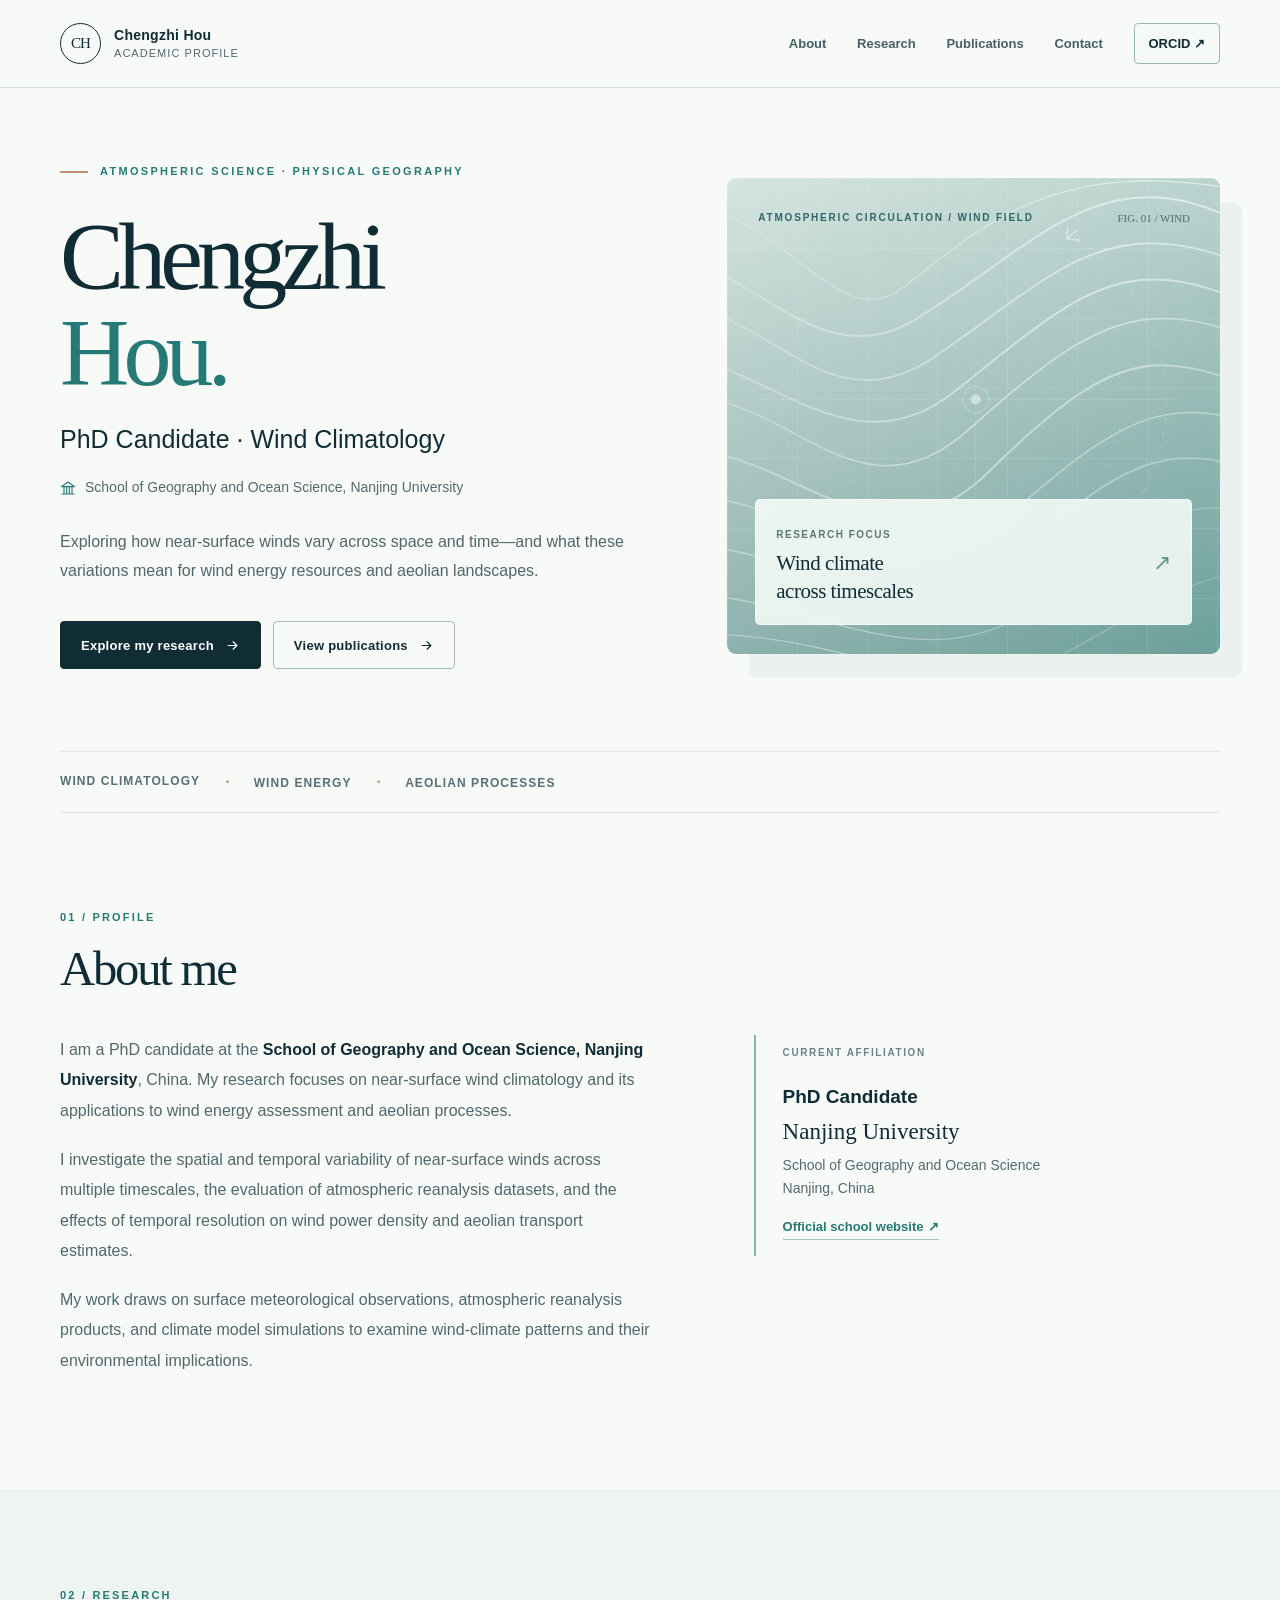
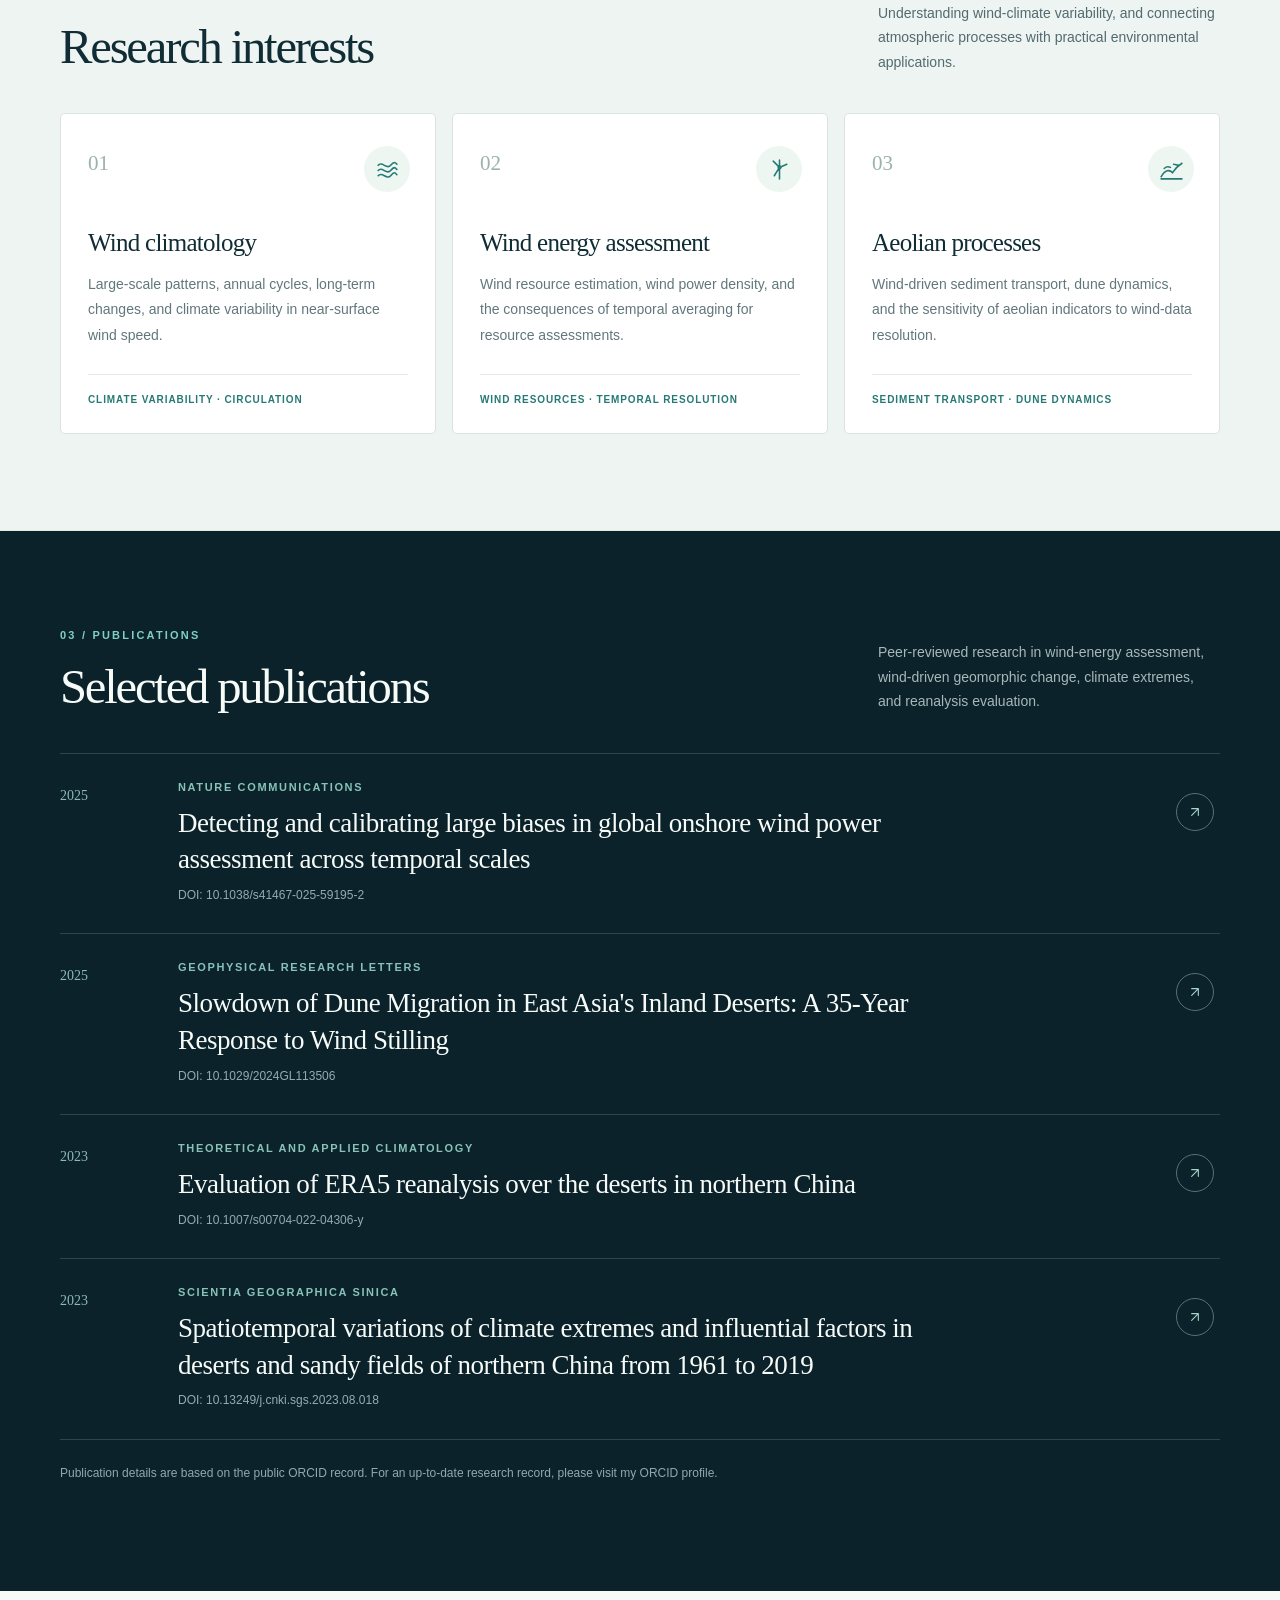
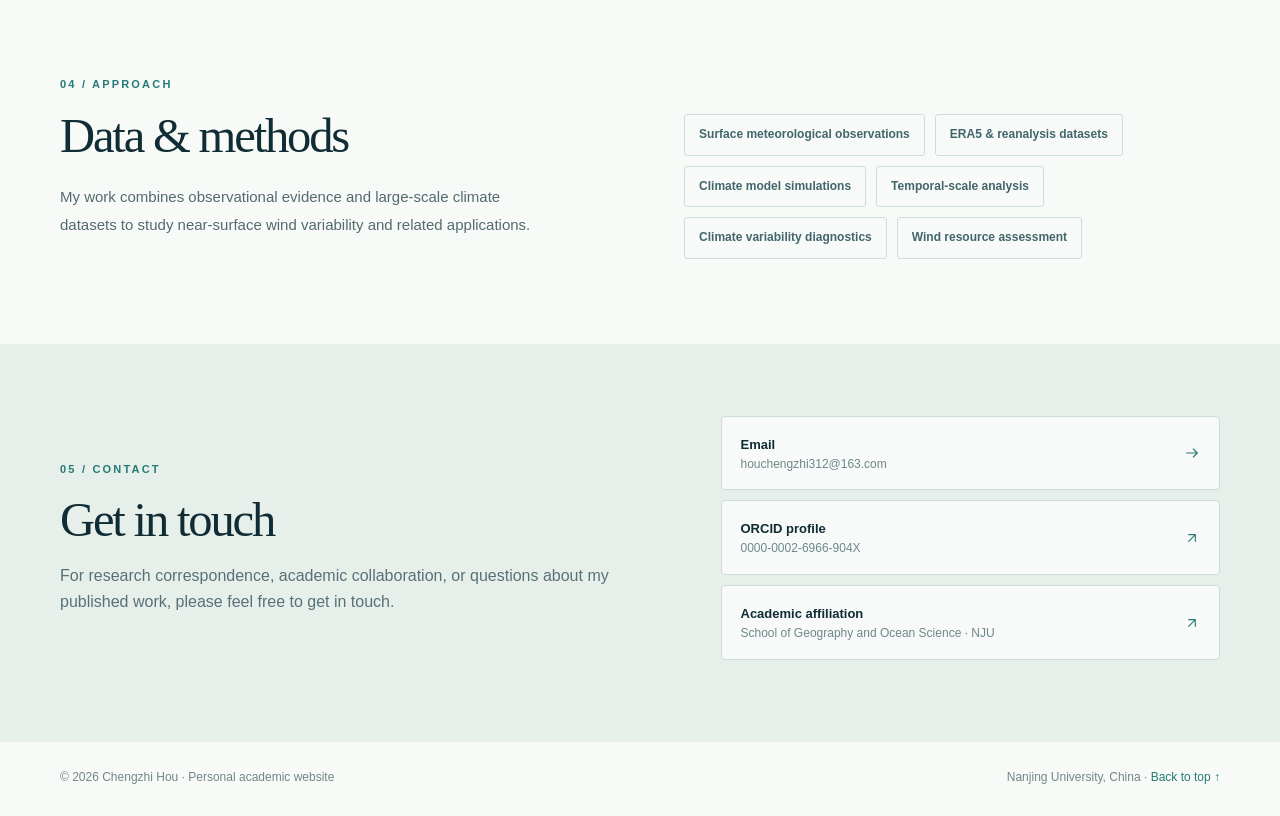
==== index.html @ 4b056895 "Publish Chengzhi Hou academic homepage" ====
<!doctype html>
<html lang="en">
<head>
  <meta charset="utf-8" />
  <meta name="viewport" content="width=device-width, initial-scale=1" />
  <meta name="color-scheme" content="light" />
  <meta name="theme-color" content="#f8faf8" />
  <meta name="description" content="Academic homepage of Chengzhi Hou, PhD candidate at Nanjing University. Research in near-surface wind climatology, wind energy assessment, and aeolian processes." />
  <meta name="author" content="Chengzhi Hou" />
  <meta property="og:type" content="profile" />
  <meta property="og:title" content="Chengzhi Hou | Wind Climatology Research" />
  <meta property="og:description" content="Near-surface wind climatology · Wind energy assessment · Aeolian processes | Nanjing University" />
  <title>Chengzhi Hou — Wind Climatology Research</title>
  <link rel="icon" type="image/svg+xml" href="favicon.svg" />
  <style>
    :root {
      --ink: #102c35;
      --ink-deep: #0b222b;
      --ink-secondary: #526a70;
      --paper: #f8faf8;
      --white: #ffffff;
      --mist: #ecf2ef;
      --line: #dce6e2;
      --teal: #267a75;
      --teal-bright: #60c5b7;
      --mint: #d3eae1;
      --sand: #be9073;
      --serif: Georgia, 'Times New Roman', serif;
      --sans: 'Aptos', 'Segoe UI', -apple-system, BlinkMacSystemFont, 'Helvetica Neue', Arial, sans-serif;
      --content: 1160px;
    }
    *, *::before, *::after { box-sizing: border-box; }
    html { scroll-behavior: smooth; scroll-padding-top: 110px; }
    body { margin: 0; background: var(--paper); color: var(--ink); font-family: var(--sans); font-size: 16px; line-height: 1.62; -webkit-font-smoothing: antialiased; }
    ::selection { background: #c9e7de; color: var(--ink); }
    a { color: inherit; text-decoration: none; }
    a:focus-visible { outline: 3px solid var(--teal); outline-offset: 5px; border-radius: 3px; }
    button:focus-visible { outline: 3px solid var(--teal); outline-offset: 5px; }
    .container { width: min(var(--content), calc(100% - 92px)); margin-inline: auto; }
    .skip-link { position: absolute; top: -90px; left: 24px; z-index: 20; background: #fff; color: var(--ink); padding: 8px 14px; border-radius: 4px; }
    .skip-link:focus { top: 15px; }
    .site-header { position: sticky; z-index: 15; top: 0; border-bottom: 1px solid rgba(192, 210, 205, .70); background: rgba(248, 250, 248, .93); backdrop-filter: blur(16px); -webkit-backdrop-filter: blur(16px); }
    .header-inner { height: 87px; display: flex; align-items: center; justify-content: space-between; gap: 30px; }
    .brand { display: inline-flex; align-items: center; gap: 13px; min-width: 0; }
    .brand-mark { width: 41px; height: 41px; display: grid; place-items: center; border: 1px solid var(--ink); border-radius: 50%; font: 500 15px var(--serif); letter-spacing: -.06em; }
    .brand-name { font-size: 14px; font-weight: 700; letter-spacing: .02em; white-space: nowrap; }
    .brand-name span { display: block; color: var(--ink-secondary); font-size: 11px; font-weight: 500; letter-spacing: .095em; text-transform: uppercase; margin-top: -2px; }
    .nav { display: flex; align-items: center; gap: clamp(15px, 2.4vw, 34px); }
    .nav a { font-size: 13px; color: #455f65; font-weight: 600; transition: color .2s; }
    .nav a:hover, .text-link:hover { color: var(--teal); }
    .nav .nav-orcid { border: 1px solid #9bb7af; padding: 9px 14px; border-radius: 4px; color: var(--ink); background: #f5faf7; }
    .nav .nav-orcid:hover { background: var(--mint); }
    .hero { padding: 75px 0 82px; overflow: hidden; }
    .hero-grid { display: grid; grid-template-columns: minmax(0, 1.15fr) minmax(380px, .93fr); gap: 5%; align-items: center; }
    .eyebrow { display: flex; align-items: center; gap: 12px; font-size: 11px; font-weight: 800; letter-spacing: .21em; text-transform: uppercase; color: var(--teal); }
    .eyebrow:before { display: block; content: ''; width: 28px; height: 2px; background: var(--sand); }
    h1,h2,h3,p { margin-top: 0; }
    h1 { font-family: var(--serif); font-weight: 400; letter-spacing: -.061em; font-size: clamp(64px, 7.5vw, 103px); line-height: 1.00; margin: 28px 0 18px; }
    .hero h1 span { color: var(--teal); }
    .hero-role { font-size: clamp(19px, 2vw, 25px); font-weight: 500; color: var(--ink); margin: 0 0 17px; }
    .hero-institution { display: flex; align-items: center; color: #526a70; gap: 9px; font-size: 14px; margin-bottom: 29px; }
    .hero-institution svg { color: var(--teal); flex-shrink: 0; }
    .hero-lead { max-width: 610px; color: #50666b; line-height: 1.79; font-size: 16px; margin: 0 0 36px; }
    .hero-actions { display: flex; flex-wrap: wrap; align-items: center; gap: 12px; }
    .button { display: inline-flex; min-height: 48px; align-items: center; justify-content: center; gap: 11px; padding: 11px 20px; font-size: 13px; font-weight: 700; letter-spacing: .02em; border-radius: 4px; transition: transform .2s, background .2s, border-color .2s; }
    .button:hover { transform: translateY(-2px); }
    .button-primary { background: var(--ink); border: 1px solid var(--ink); color: white; }
    .button-primary:hover { background: var(--teal); border-color: var(--teal); }
    .button-outline { border: 1px solid #a8bdb7; background: transparent; color: var(--ink); }
    .button-outline:hover { background: var(--mist); }
    .button svg, .arrow svg { width: 15px; height: 15px; }
    .hero-art { min-height: 476px; position: relative; border-radius: 9px; isolation: isolate; background: linear-gradient(150deg, #e2efea 0%, #bfd8d2 46%, #84b7af 100%); box-shadow: 22px 24px 0 rgba(34, 98, 90, .055); overflow: hidden; }
    .hero-art:after { content: ''; position: absolute; z-index: 1; inset: 0; background: linear-gradient(180deg, rgba(10, 65, 69, .06), rgba(13, 66, 69, .20)); pointer-events: none; }
    .map-grid { position: absolute; inset: 0; background-image: linear-gradient(to right,rgba(255,255,255,.16) 1px,transparent 1px),linear-gradient(to bottom,rgba(255,255,255,.16) 1px,transparent 1px); background-size: 70px 70px; }
    .hero-art svg { position: absolute; z-index: 1; width: 120%; height: 120%; left: -12%; top: -9%; }
    .hero-art .orbit-words { position: absolute; z-index: 2; top: 32px; left: 31px; font-size: 10px; font-weight: 750; color: #2e6767; letter-spacing: .18em; text-transform: uppercase; }
    .hero-art .art-index { position: absolute; z-index: 2; top: 32px; right: 30px; color: rgba(20, 70, 68, .70); font-size: 11px; font-family: var(--serif); }
    .art-caption { position: absolute; z-index: 3; bottom: 29px; left: 28px; right: 28px; display: flex; justify-content: space-between; align-items: end; gap: 12px; padding: 20px 20px 18px; border: 1px solid rgba(255,255,255,.44); background: rgba(250,255,251,.84); backdrop-filter: blur(8px); border-radius: 5px; }
    .art-caption span { font-size: 10px; letter-spacing: .15em; text-transform: uppercase; color: #597770; font-weight: 700; }
    .art-caption strong { display: block; margin-top: 4px; max-width: 265px; font-size: 21px; font-weight: 500; line-height: 1.33; letter-spacing: -.023em; font-family: var(--serif); }
    .art-caption em { font-style: normal; font-family: var(--serif); font-size: 22px; color: #68958b; align-self: center; }
    .subject-line { display: flex; flex-wrap: wrap; gap: 0; border-top: 1px solid var(--line); border-bottom: 1px solid var(--line); align-items: center; }
    .subject-line span { color: #567077; font-size: 12px; font-weight: 700; text-transform: uppercase; letter-spacing: .09em; padding: 17px 25px 17px 0; }
    .subject-line span + span:before { content: '·'; color: var(--sand); margin-right: 23px; font-size: 16px; }
    .section { padding: 96px 0; }
    .section-heading { display: flex; justify-content: space-between; gap: 32px; align-items: end; margin-bottom: 39px; }
    .kicker { display: block; font-size: 11px; color: var(--teal); font-weight: 800; letter-spacing: .20em; text-transform: uppercase; margin-bottom: 15px; }
    h2 { font-family: var(--serif); font-size: clamp(33px, 3.8vw, 53px); font-weight: 400; line-height: 1.11; letter-spacing: -.045em; margin-bottom: 0; }
    .section-aside { max-width: 342px; color: var(--ink-secondary); font-size: 14px; line-height: 1.75; margin-bottom: 0; }
    .about-grid { display: grid; grid-template-columns: minmax(0,1.12fr) minmax(280px,.88fr); gap: 100px; align-items: start; }
    .about-copy p { color: #50686d; line-height: 1.91; font-size: 16px; margin-bottom: 18px; }
    .about-copy strong { color: var(--ink); font-weight: 650; }
    .education-panel { border-left: 2px solid #8ab5aa; padding: 10px 0 16px 27px; }
    .small-caps { display: block; margin-bottom: 21px; color: #6a8386; font-weight: 800; text-transform: uppercase; letter-spacing: .16em; font-size: 10px; }
    .education-panel h3 { font-size: 19px; font-weight: 700; margin-bottom: 4px; }
    .education-panel .uni { font-family: var(--serif); font-size: 23px; font-weight: 500; line-height: 1.32; margin-bottom: 7px; }
    .education-panel p { font-size: 14px; line-height: 1.6; color: var(--ink-secondary); margin-bottom: 14px; }
    .education-panel a { display: inline-flex; gap: 5px; color: var(--teal); font-size: 13px; font-weight: 700; border-bottom: 1px solid rgba(38, 122, 117, .4); padding-bottom: 2px; }
    .research-section { background: #eef4f1; border-top: 1px solid #e1e9e4; border-bottom: 1px solid #e1e9e4; }
    .research-grid { display: grid; grid-template-columns: repeat(3, minmax(0,1fr)); gap: 16px; }
    .research-card { position: relative; min-height: 320px; padding: 32px 27px 25px; border: 1px solid #dbe5e0; background: #fff; border-radius: 5px; display: flex; flex-direction: column; }
    .research-card .card-num { font-family: var(--serif); font-size: 21px; color: #9bb2aa; }
    .topic-icon { position: absolute; right: 25px; top: 32px; display: grid; place-items: center; width: 46px; height: 46px; border-radius: 50%; background: #eef6f1; color: var(--teal); }
    .topic-icon svg { width: 25px; height: 25px; }
    .research-card h3 { font-family: var(--serif); font-weight: 500; font-size: 25px; line-height: 1.20; letter-spacing: -.03em; margin-top: 48px; margin-bottom: 14px; }
    .research-card p { color: #62777b; font-size: 14px; line-height: 1.8; margin-bottom: 26px; }
    .research-card .card-bottom { margin-top: auto; padding-top: 17px; border-top: 1px solid #e3ebe6; color: var(--teal); font-size: 10px; letter-spacing: .09em; text-transform: uppercase; font-weight: 800; }
    .publications-section { background: var(--ink-deep); color: #f7fbf8; }
    .publications-section .kicker { color: #7fd0c1; }
    .publications-section .section-aside { color: #a7b8b9; }
    .publication-list { border-top: 1px solid rgba(221, 242, 237, .17); }
    .publication { display: grid; grid-template-columns: 94px minmax(0,1fr) 44px; column-gap: 24px; padding: 25px 0 28px; border-bottom: 1px solid rgba(221, 242, 237, .17); align-items: start; }
    .publication-year { color: #8cbab4; font-size: 14px; font-family: var(--serif); padding-top: 6px; }
    .publication-journal { text-transform: uppercase; color: #88c2b8; font-size: 11px; font-weight: 800; letter-spacing: .15em; margin-bottom: 8px; }
    .publication h3 { max-width: 800px; font-weight: 500; font-family: var(--serif); font-size: clamp(20px,2.4vw,27px); line-height: 1.36; letter-spacing: -.018em; margin: 0 0 8px; }
    .publication-meta { color: #95abb0; font-size: 12px; }
    .publication .pub-arrow { display: grid; place-items: center; width: 38px; height: 38px; border: 1px solid #58716f; border-radius: 50%; margin-top: 14px; color: #a7d1ca; transition: background .2s, transform .2s; }
    .publication:hover .pub-arrow { background: var(--teal); color: white; transform: translate(2px,-2px); }
    .publication .pub-arrow svg { width: 16px; height: 16px; }
    .publication a.title-link { text-decoration: underline; text-decoration-color: transparent; text-underline-offset: 4px; transition: text-decoration-color .2s; }
    .publication a.title-link:hover { text-decoration-color: #96d4c8; }
    .publication-note { margin-top: 24px; color: #8fa9ac; font-size: 12px; }
    .methods-section { padding: 85px 0; }
    .methods-layout { display: grid; grid-template-columns: .95fr 1.05fr; gap: 12%; align-items: start; }
    .methods-layout h2 { margin-bottom: 20px; }
    .methods-layout p { color: var(--ink-secondary); line-height: 1.85; font-size: 15px; }
    .method-tags { display: flex; flex-wrap: wrap; gap: 10px; padding-top: 38px; }
    .method-tags span { border: 1px solid #cddfda; border-radius: 3px; background: #f7faf8; padding: 10px 14px; font-size: 12px; font-weight: 650; color: #42666b; }
    .contact-section { background: #e7efeb; padding: 72px 0 82px; }
    .contact-layout { display: grid; grid-template-columns: 1.1fr .9fr; align-items: center; gap: 50px; }
    .contact-layout h2 { margin-bottom: 16px; }
    .contact-layout p { color: #587177; max-width: 565px; margin: 0; }
    .contact-links { display: grid; gap: 10px; }
    .contact-link { display: flex; align-items: center; justify-content: space-between; gap: 14px; border: 1px solid #ccded6; border-radius: 4px; background: #f7faf8; padding: 17px 19px; transition: background .2s; }
    .contact-link:hover { background: white; }
    .contact-link strong { display: block; font-size: 13px; }
    .contact-link small { display: block; font-size: 12px; color: #6f888b; line-height: 1.4; margin-top: 1px; overflow-wrap: anywhere; }
    .contact-link svg { width: 16px; height: 16px; flex-shrink: 0; color: var(--teal); }
    .site-footer { padding: 26px 0 28px; background: var(--paper); }
    .footer-layout { display: flex; align-items: center; justify-content: space-between; flex-wrap: wrap; gap: 13px; color: #71868a; font-size: 12px; }
    .footer-layout a { color: var(--teal); }
    .footer-layout a:hover { text-decoration: underline; }
    @media (max-width: 1020px) {
      .hero-grid { grid-template-columns: 1.1fr .9fr; gap: 4%; }
      .hero-art { min-height: 425px; }
      .hero h1 { font-size: clamp(64px, 8vw, 92px); }
      .about-grid { gap: 45px; }
      .research-card { padding: 26px 20px 22px; }
      .research-card h3 { font-size: 22px; }
    }
    @media (max-width: 760px) {
      .container { width: min(var(--content), calc(100% - 42px)); }
      .header-inner { height: auto; min-height: 72px; flex-wrap: wrap; padding-top: 13px; padding-bottom: 12px; gap: 13px; }
      .nav { width: 100%; justify-content: space-between; gap: 14px; }
      .nav a { font-size: 12px; }
      .nav .nav-orcid { padding: 5px 9px; }
      .hero { padding: 44px 0 50px; }
      .hero-grid { grid-template-columns: 1fr; gap: 45px; }
      .hero h1 { font-size: clamp(64px, 13vw, 85px); margin-top: 22px; }
      .hero-art { min-height: 365px; max-width: 650px; box-shadow: 12px 15px 0 rgba(34,98,90,.055); }
      .section { padding: 68px 0; }
      .section-heading { align-items: start; flex-direction: column; gap: 14px; }
      .section-aside { max-width: 600px; }
      .about-grid, .methods-layout, .contact-layout { grid-template-columns: 1fr; gap: 32px; }
      .research-grid { grid-template-columns: 1fr; }
      .research-card { min-height: 235px; }
      .research-card h3 { margin-top: 22px; font-size: 26px; }
      .research-card p { max-width: 540px; }
      .publication { grid-template-columns: 65px minmax(0,1fr) 30px; gap: 12px; }
      .publication .pub-arrow { width: 29px; height: 29px; }
      .methods-section { padding: 70px 0; }
      .method-tags { padding-top: 0; }
      .contact-section { padding: 66px 0; }
    }
    @media (max-width: 430px) {
      .nav a { font-size: 11px; }
      .nav { gap: 9px; }
      .hero-art { min-height: 315px; }
      .hero-art .orbit-words { left: 20px; top: 20px; font-size: 9px; }
      .art-caption { bottom: 18px; left: 16px; right: 16px; padding: 14px; }
      .art-caption strong { font-size: 19px; }
      .subject-line span { font-size: 10px; padding-right: 13px; }
      .subject-line span + span:before { margin-right: 12px; }
      .publication { grid-template-columns: 1fr 30px; }
      .publication-year { grid-column: 1 / -1; padding-top: 0; }
      .publication h3 { font-size: 21px; }
    }
    @media (prefers-reduced-motion: reduce) {
      *, *::before, *::after { scroll-behavior: auto !important; transition-duration: 0s !important; animation-duration: 0s !important; }
    }
    @media print {
      .site-header { position: static; }
      .nav, .hero-art, .button, .pub-arrow { display: none !important; }
      .hero, .section, .methods-section, .contact-section { padding: 35px 0; }
      .hero-grid, .about-grid, .contact-layout, .methods-layout { display: block; }
      .publications-section { color: #111; background: white; }
      .publication h3, .publication-year, .publication-journal, .publication-meta { color: #111; }
      .research-section, .contact-section { background: white; }
      .research-grid { display: block; }
      .research-card { break-inside: avoid; min-height: unset; margin-bottom: 15px; }
    }
  </style>
  <script type="application/ld+json">
  {
    "@context": "https://schema.org",
    "@type": "Person",
    "name": "Chengzhi Hou",
    "description": "PhD candidate researching near-surface wind climatology, wind energy assessment, and aeolian processes.",
    "affiliation": {"@type":"CollegeOrUniversity", "name":"Nanjing University", "url":"https://www.nju.edu.cn/"},
    "sameAs": ["https://orcid.org/0000-0002-6966-904X"],
    "knowsAbout": ["Near-surface wind speed", "Wind climatology", "Climate variability", "Wind energy assessment", "Aeolian transport"]
  }
  </script>
</head>
<body>
  <a class="skip-link" href="#main">Skip to content</a>
  <header class="site-header">
    <div class="container header-inner">
      <a class="brand" href="#top" aria-label="Chengzhi Hou, homepage">
        <span class="brand-mark" aria-hidden="true">CH</span>
        <span class="brand-name">Chengzhi Hou<span>Academic profile</span></span>
      </a>
      <nav class="nav" aria-label="Main navigation">
        <a href="#about">About</a>
        <a href="#research">Research</a>
        <a href="#publications">Publications</a>
        <a href="#contact">Contact</a>
        <a class="nav-orcid" href="https://orcid.org/0000-0002-6966-904X" target="_blank" rel="noopener noreferrer">ORCID ↗</a>
      </nav>
    </div>
  </header>

  <main id="main">
    <section class="hero" id="top" aria-labelledby="hero-heading">
      <div class="container hero-grid">
        <div>
          <div class="eyebrow">Atmospheric science · Physical geography</div>
          <h1 id="hero-heading">Chengzhi<br><span>Hou.</span></h1>
          <p class="hero-role">PhD Candidate · Wind Climatology</p>
          <div class="hero-institution">
            <svg width="16" height="16" viewBox="0 0 24 24" fill="none" stroke="currentColor" stroke-width="1.7" stroke-linecap="round" stroke-linejoin="round" aria-hidden="true"><path d="M3 21h18M4 10h16M6 10v11M10 10v11M14 10v11M18 10v11M2 10l10-7 10 7"/></svg>
            School of Geography and Ocean Science, Nanjing University
          </div>
          <p class="hero-lead">Exploring how near-surface winds vary across space and time—and what these variations mean for wind energy resources and aeolian landscapes.</p>
          <div class="hero-actions">
            <a class="button button-primary" href="#research">Explore my research
              <svg viewBox="0 0 24 24" fill="none" stroke="currentColor" stroke-width="1.8" stroke-linecap="round" stroke-linejoin="round" aria-hidden="true"><path d="M5 12h14m-6-6 6 6-6 6"/></svg>
            </a>
            <a class="button button-outline" href="#publications">View publications
              <svg viewBox="0 0 24 24" fill="none" stroke="currentColor" stroke-width="1.8" stroke-linecap="round" stroke-linejoin="round" aria-hidden="true"><path d="M5 12h14m-6-6 6 6-6 6"/></svg>
            </a>
          </div>
        </div>
        <div class="hero-art" role="img" aria-label="Abstract illustration of atmospheric wind streamlines and overlapping circulation patterns">
          <div class="map-grid"></div>
          <div class="orbit-words">Atmospheric circulation / wind field</div>
          <div class="art-index">FIG. 01 / WIND</div>
          <svg viewBox="0 0 600 570" fill="none" aria-hidden="true" preserveAspectRatio="xMidYMid slice">
            <defs>
              <linearGradient id="flow" x1="0" y1="0" x2="600" y2="500" gradientUnits="userSpaceOnUse"><stop stop-color="#ffffff" stop-opacity=".12"/><stop offset=".55" stop-color="#f8ffff" stop-opacity=".78"/><stop offset="1" stop-color="#f8ffff" stop-opacity=".13"/></linearGradient>
            </defs>
            <circle cx="311" cy="266" r="191" stroke="#e9fffa" stroke-opacity=".29" stroke-width="1" stroke-dasharray="6 9" />
            <circle cx="311" cy="266" r="147" stroke="#e9fffa" stroke-opacity=".28" stroke-width="1" stroke-dasharray="3 10" />
            <path d="M-90 175C48 24 120 264 252 184s197-186 367-72" stroke="url(#flow)" stroke-width="2.1"/>
            <path d="M-81 213C68 78 132 316 270 222S452 55 644 159" stroke="url(#flow)" stroke-width="1.8"/>
            <path d="M-96 256C50 131 153 366 291 256S472 96 652 205" stroke="url(#flow)" stroke-width="2"/>
            <path d="M-94 306C91 160 163 421 305 294S494 146 679 247" stroke="url(#flow)" stroke-width="1.6"/>
            <path d="M-90 348C84 225 186 472 324 337S498 205 662 287" stroke="url(#flow)" stroke-width="2.1"/>
            <path d="M-85 389C90 283 206 503 340 384S521 244 669 326" stroke="url(#flow)" stroke-width="1.6"/>
            <path d="M-91 434C88 342 228 540 353 422S526 297 662 369" stroke="url(#flow)" stroke-width="1.8"/>
            <path d="M-83 472C104 408 233 576 383 464S543 349 675 418" stroke="url(#flow)" stroke-width="1.4"/>
            <path d="M-65 127C84 -26 154 220 240 152S404 13 608 62" stroke="url(#flow)" stroke-width="1.2"/>
            <path d="M-42 505C180 469 265 593 407 514S566 415 689 465" stroke="url(#flow)" stroke-width="1.2"/>
            <path d="M312 54V474M96 264H514" stroke="#f8fffd" stroke-opacity=".18" stroke-width="1" />
            <circle cx="312" cy="264" r="5" fill="#ffffff" fill-opacity=".76" />
            <circle cx="312" cy="264" r="13" stroke="#ffffff" stroke-opacity=".42" stroke-width="1" />
            <path d="M403 104l10-9m-10 9 13 1m-13-1 1-13" stroke="#fff" stroke-opacity=".69" stroke-width="1.3" />
          </svg>
          <div class="art-caption"><div><span>Research focus</span><strong>Wind climate<br>across timescales</strong></div><em aria-hidden="true">↗</em></div>
        </div>
      </div>
    </section>

    <div class="container" aria-label="Research areas"><div class="subject-line"><span>Wind climatology</span><span>Wind energy</span><span>Aeolian processes</span></div></div>

    <section id="about" class="section" aria-labelledby="about-heading">
      <div class="container">
        <div class="section-heading"><div><span class="kicker">01 / Profile</span><h2 id="about-heading">About me</h2></div></div>
        <div class="about-grid">
          <div class="about-copy">
            <p>I am a PhD candidate at the <strong>School of Geography and Ocean Science, Nanjing University</strong>, China. My research focuses on near-surface wind climatology and its applications to wind energy assessment and aeolian processes.</p>
            <p>I investigate the spatial and temporal variability of near-surface winds across multiple timescales, the evaluation of atmospheric reanalysis datasets, and the effects of temporal resolution on wind power density and aeolian transport estimates.</p>
            <p>My work draws on surface meteorological observations, atmospheric reanalysis products, and climate model simulations to examine wind-climate patterns and their environmental implications.</p>
          </div>
          <aside class="education-panel" aria-label="Academic affiliation">
            <span class="small-caps">Current affiliation</span>
            <h3>PhD Candidate</h3>
            <div class="uni">Nanjing University</div>
            <p>School of Geography and Ocean Science<br>Nanjing, China</p>
            <a href="https://sgos-e.nju.edu.cn/" target="_blank" rel="noopener noreferrer">Official school website <span aria-hidden="true">↗</span></a>
          </aside>
        </div>
      </div>
    </section>

    <section id="research" class="section research-section" aria-labelledby="research-heading">
      <div class="container">
        <div class="section-heading">
          <div><span class="kicker">02 / Research</span><h2 id="research-heading">Research interests</h2></div>
          <p class="section-aside">Understanding wind-climate variability, and connecting atmospheric processes with practical environmental applications.</p>
        </div>
        <div class="research-grid">
          <article class="research-card">
            <span class="card-num">01</span>
            <span class="topic-icon" aria-hidden="true"><svg viewBox="0 0 24 24" fill="none" stroke="currentColor" stroke-width="1.5" stroke-linecap="round"><path d="M3 8c4-5 8 5 12 0s5-2 6-1M3 13c4-5 8 5 12 0s5-2 6-1M3 18c4-5 8 5 12 0s5-2 6-1"/></svg></span>
            <h3>Wind climatology</h3>
            <p>Large-scale patterns, annual cycles, long-term changes, and climate variability in near-surface wind speed.</p>
            <span class="card-bottom">Climate variability · Circulation</span>
          </article>
          <article class="research-card">
            <span class="card-num">02</span>
            <span class="topic-icon" aria-hidden="true"><svg viewBox="0 0 24 24" fill="none" stroke="currentColor" stroke-width="1.5" stroke-linejoin="round" stroke-linecap="round"><path d="M12 3v18M12 10l7-3M12 10l-6-6M12 10l-5 8"/><circle cx="12" cy="10" r="1.3"/></svg></span>
            <h3>Wind energy assessment</h3>
            <p>Wind resource estimation, wind power density, and the consequences of temporal averaging for resource assessments.</p>
            <span class="card-bottom">Wind resources · Temporal resolution</span>
          </article>
          <article class="research-card">
            <span class="card-num">03</span>
            <span class="topic-icon" aria-hidden="true"><svg viewBox="0 0 24 24" fill="none" stroke="currentColor" stroke-width="1.5" stroke-linecap="round"><path d="M2 19c4-7 8-7 11-4 3-5 6-7 9-9M2 21h20M5 11c2-2 4-2 6-1M14 7c2 0 3 1 5 1"/></svg></span>
            <h3>Aeolian processes</h3>
            <p>Wind-driven sediment transport, dune dynamics, and the sensitivity of aeolian indicators to wind-data resolution.</p>
            <span class="card-bottom">Sediment transport · Dune dynamics</span>
          </article>
        </div>
      </div>
    </section>

    <section id="publications" class="section publications-section" aria-labelledby="publications-heading">
      <div class="container">
        <div class="section-heading">
          <div><span class="kicker">03 / Publications</span><h2 id="publications-heading">Selected publications</h2></div>
          <p class="section-aside">Peer-reviewed research in wind-energy assessment, wind-driven geomorphic change, climate extremes, and reanalysis evaluation.</p>
        </div>
        <div class="publication-list">
          <article class="publication">
            <span class="publication-year">2025</span>
            <div><div class="publication-journal">Nature Communications</div><h3><a class="title-link" href="https://doi.org/10.1038/s41467-025-59195-2" target="_blank" rel="noopener noreferrer">Detecting and calibrating large biases in global onshore wind power assessment across temporal scales</a></h3><div class="publication-meta">DOI: 10.1038/s41467-025-59195-2</div></div>
            <a class="pub-arrow" href="https://doi.org/10.1038/s41467-025-59195-2" target="_blank" rel="noopener noreferrer" aria-label="Open publication in Nature Communications"><svg viewBox="0 0 24 24" fill="none" stroke="currentColor" stroke-width="1.7" stroke-linecap="round" stroke-linejoin="round"><path d="M7 17 17 7M7 7h10v10"/></svg></a>
          </article>
          <article class="publication">
            <span class="publication-year">2025</span>
            <div><div class="publication-journal">Geophysical Research Letters</div><h3><a class="title-link" href="https://doi.org/10.1029/2024GL113506" target="_blank" rel="noopener noreferrer">Slowdown of Dune Migration in East Asia's Inland Deserts: A 35-Year Response to Wind Stilling</a></h3><div class="publication-meta">DOI: 10.1029/2024GL113506</div></div>
            <a class="pub-arrow" href="https://doi.org/10.1029/2024GL113506" target="_blank" rel="noopener noreferrer" aria-label="Open publication in Geophysical Research Letters"><svg viewBox="0 0 24 24" fill="none" stroke="currentColor" stroke-width="1.7" stroke-linecap="round" stroke-linejoin="round"><path d="M7 17 17 7M7 7h10v10"/></svg></a>
          </article>
          <article class="publication">
            <span class="publication-year">2023</span>
            <div><div class="publication-journal">Theoretical and Applied Climatology</div><h3><a class="title-link" href="https://doi.org/10.1007/s00704-022-04306-y" target="_blank" rel="noopener noreferrer">Evaluation of ERA5 reanalysis over the deserts in northern China</a></h3><div class="publication-meta">DOI: 10.1007/s00704-022-04306-y</div></div>
            <a class="pub-arrow" href="https://doi.org/10.1007/s00704-022-04306-y" target="_blank" rel="noopener noreferrer" aria-label="Open publication in Theoretical and Applied Climatology"><svg viewBox="0 0 24 24" fill="none" stroke="currentColor" stroke-width="1.7" stroke-linecap="round" stroke-linejoin="round"><path d="M7 17 17 7M7 7h10v10"/></svg></a>
          </article>
          <article class="publication">
            <span class="publication-year">2023</span>
            <div><div class="publication-journal">Scientia Geographica Sinica</div><h3><a class="title-link" href="https://doi.org/10.13249/j.cnki.sgs.2023.08.018" target="_blank" rel="noopener noreferrer">Spatiotemporal variations of climate extremes and influential factors in deserts and sandy fields of northern China from 1961 to 2019</a></h3><div class="publication-meta">DOI: 10.13249/j.cnki.sgs.2023.08.018</div></div>
            <a class="pub-arrow" href="https://doi.org/10.13249/j.cnki.sgs.2023.08.018" target="_blank" rel="noopener noreferrer" aria-label="Open publication in Scientia Geographica Sinica"><svg viewBox="0 0 24 24" fill="none" stroke="currentColor" stroke-width="1.7" stroke-linecap="round" stroke-linejoin="round"><path d="M7 17 17 7M7 7h10v10"/></svg></a>
          </article>
        </div>
        <p class="publication-note">Publication details are based on the public ORCID record. For an up-to-date research record, please visit my ORCID profile.</p>
      </div>
    </section>

    <section class="methods-section" aria-labelledby="methods-heading">
      <div class="container methods-layout">
        <div><span class="kicker">04 / Approach</span><h2 id="methods-heading">Data &amp; methods</h2><p>My work combines observational evidence and large-scale climate datasets to study near-surface wind variability and related applications.</p></div>
        <div class="method-tags" aria-label="Methods and research tools"><span>Surface meteorological observations</span><span>ERA5 &amp; reanalysis datasets</span><span>Climate model simulations</span><span>Temporal-scale analysis</span><span>Climate variability diagnostics</span><span>Wind resource assessment</span></div>
      </div>
    </section>

    <section class="contact-section" id="contact" aria-labelledby="contact-heading">
      <div class="container contact-layout">
        <div><span class="kicker">05 / Contact</span><h2 id="contact-heading">Get in touch</h2><p>For research correspondence, academic collaboration, or questions about my published work, please feel free to get in touch.</p></div>
        <div class="contact-links">
          <a class="contact-link" href="mailto:houchengzhi312@163.com"><span><strong>Email</strong><small>houchengzhi312@163.com</small></span><svg viewBox="0 0 24 24" fill="none" stroke="currentColor" stroke-width="1.7" stroke-linecap="round" stroke-linejoin="round" aria-hidden="true"><path d="M4 12h16m-6-6 6 6-6 6"/></svg></a>
          <a class="contact-link" href="https://orcid.org/0000-0002-6966-904X" target="_blank" rel="noopener noreferrer"><span><strong>ORCID profile</strong><small>0000-0002-6966-904X</small></span><svg viewBox="0 0 24 24" fill="none" stroke="currentColor" stroke-width="1.7" stroke-linecap="round" stroke-linejoin="round" aria-hidden="true"><path d="M7 17 17 7M7 7h10v10"/></svg></a>
          <a class="contact-link" href="https://sgos-e.nju.edu.cn/" target="_blank" rel="noopener noreferrer"><span><strong>Academic affiliation</strong><small>School of Geography and Ocean Science · NJU</small></span><svg viewBox="0 0 24 24" fill="none" stroke="currentColor" stroke-width="1.7" stroke-linecap="round" stroke-linejoin="round" aria-hidden="true"><path d="M7 17 17 7M7 7h10v10"/></svg></a>
        </div>
      </div>
    </section>
  </main>
  <footer class="site-footer"><div class="container footer-layout"><span>© 2026 Chengzhi Hou · Personal academic website</span><span>Nanjing University, China · <a href="#top">Back to top ↑</a></span></div></footer>
</body>
</html>
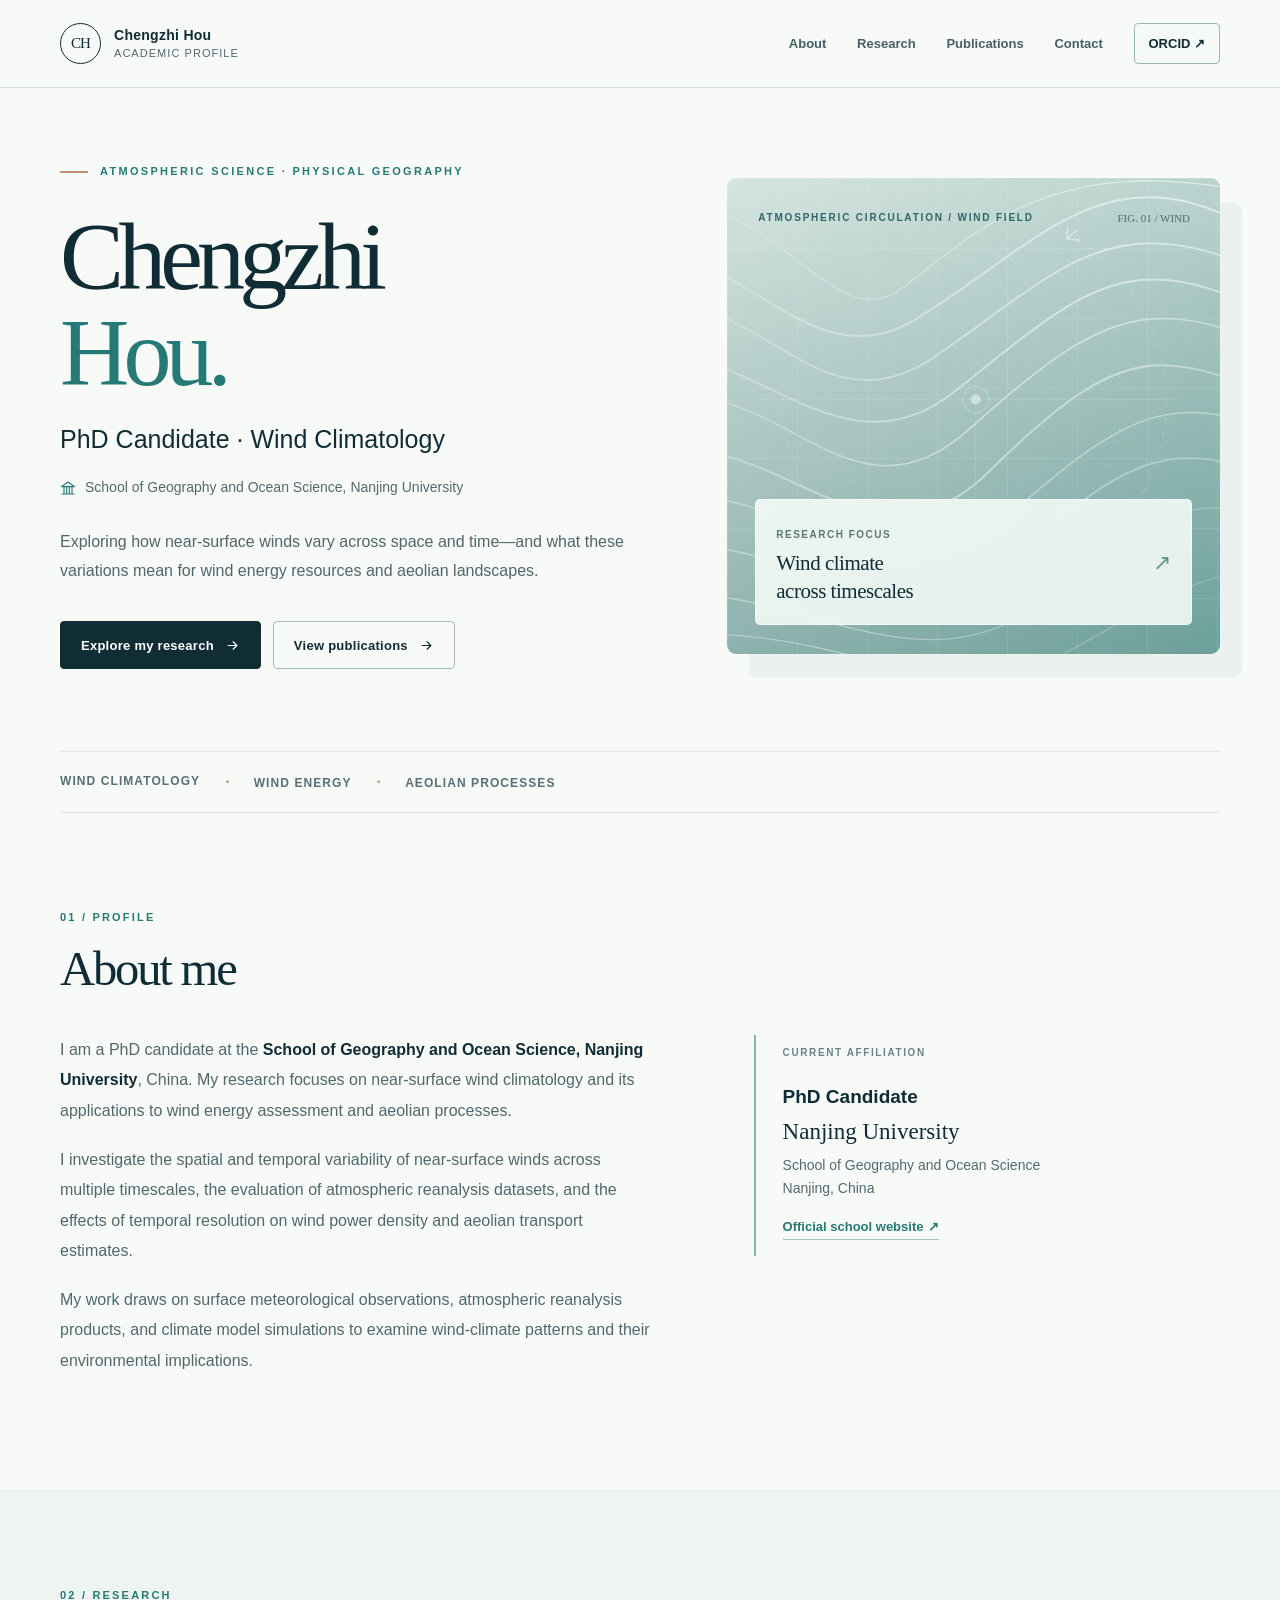
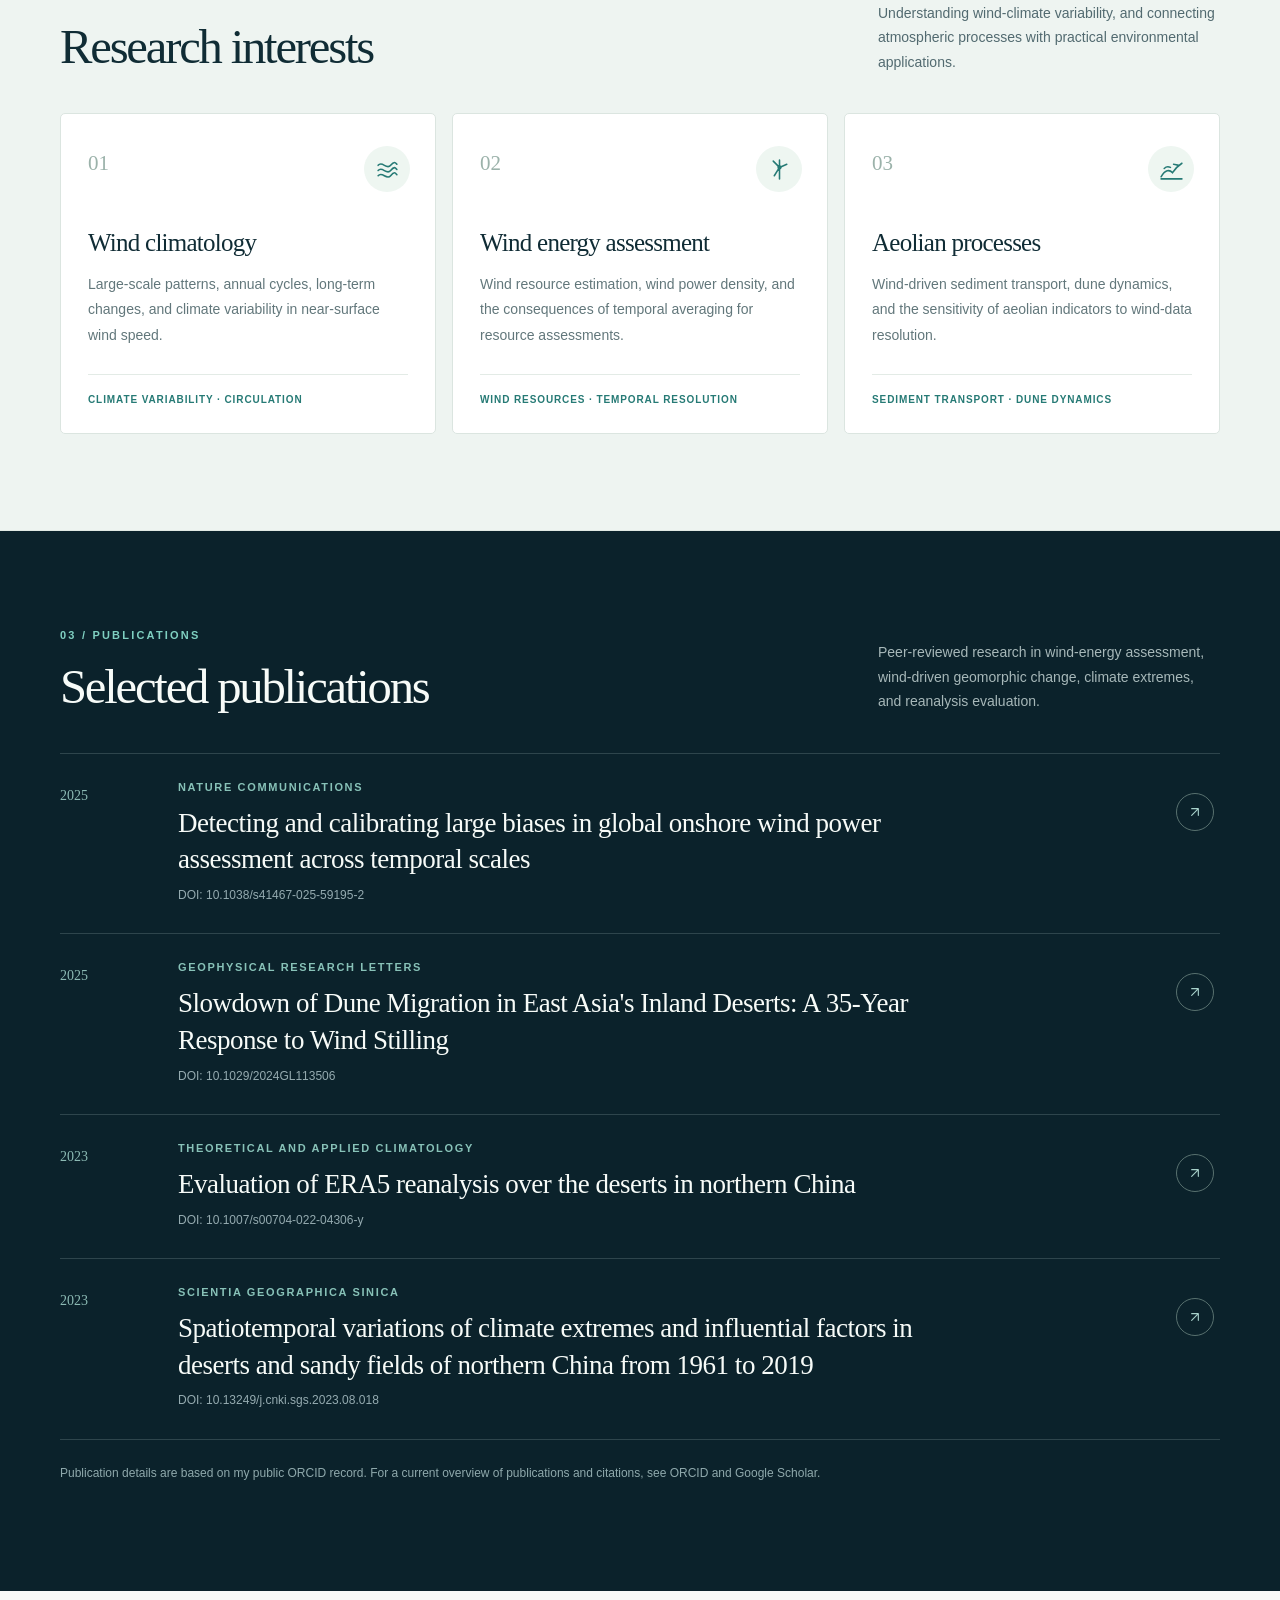
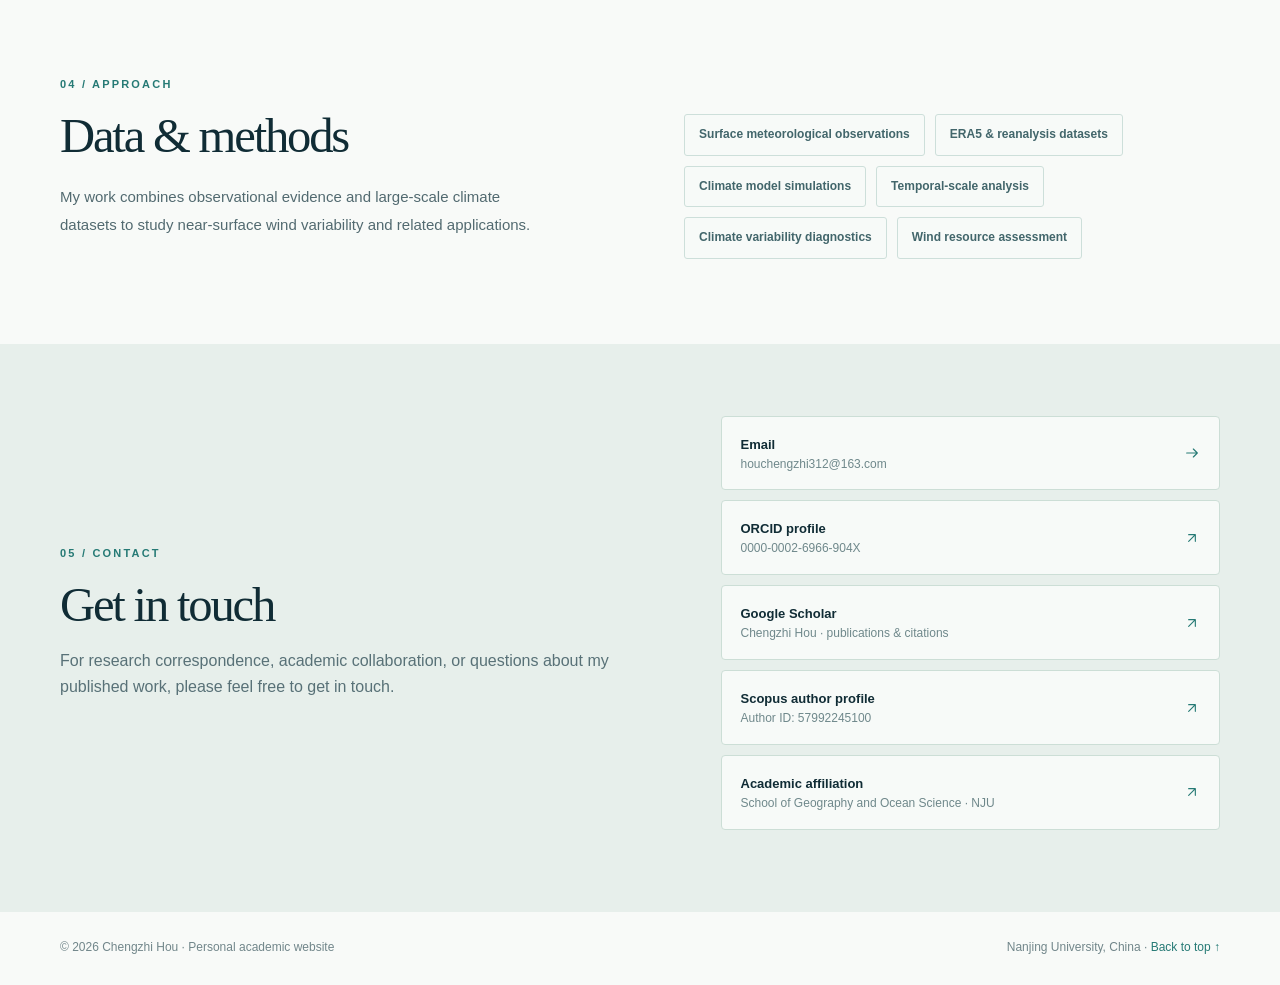
==== commit 7632ac57: "Add Google Scholar and Scopus links to academic homepage" ====
--- a/index.html
+++ b/index.html
@@ -363,7 +363,7 @@
             <a class="pub-arrow" href="https://doi.org/10.13249/j.cnki.sgs.2023.08.018" target="_blank" rel="noopener noreferrer" aria-label="Open publication in Scientia Geographica Sinica"><svg viewBox="0 0 24 24" fill="none" stroke="currentColor" stroke-width="1.7" stroke-linecap="round" stroke-linejoin="round"><path d="M7 17 17 7M7 7h10v10"/></svg></a>
           </article>
         </div>
-        <p class="publication-note">Publication details are based on the public ORCID record. For an up-to-date research record, please visit my ORCID profile.</p>
+        <p class="publication-note">Publication details are based on my public ORCID record. For a current overview of publications and citations, see <a class="text-link" href="https://orcid.org/0000-0002-6966-904X" target="_blank" rel="noopener noreferrer">ORCID</a> and <a class="text-link" href="https://scholar.google.com/citations?user=AGvn68sAAAAJ" target="_blank" rel="noopener noreferrer">Google Scholar</a>.</p>
       </div>
     </section>
 
@@ -380,6 +380,8 @@
         <div class="contact-links">
           <a class="contact-link" href="mailto:houchengzhi312@163.com"><span><strong>Email</strong><small>houchengzhi312@163.com</small></span><svg viewBox="0 0 24 24" fill="none" stroke="currentColor" stroke-width="1.7" stroke-linecap="round" stroke-linejoin="round" aria-hidden="true"><path d="M4 12h16m-6-6 6 6-6 6"/></svg></a>
           <a class="contact-link" href="https://orcid.org/0000-0002-6966-904X" target="_blank" rel="noopener noreferrer"><span><strong>ORCID profile</strong><small>0000-0002-6966-904X</small></span><svg viewBox="0 0 24 24" fill="none" stroke="currentColor" stroke-width="1.7" stroke-linecap="round" stroke-linejoin="round" aria-hidden="true"><path d="M7 17 17 7M7 7h10v10"/></svg></a>
+          <a class="contact-link" href="https://scholar.google.com/citations?user=AGvn68sAAAAJ" target="_blank" rel="noopener noreferrer"><span><strong>Google Scholar</strong><small>Chengzhi Hou · publications &amp; citations</small></span><svg viewBox="0 0 24 24" fill="none" stroke="currentColor" stroke-width="1.7" stroke-linecap="round" stroke-linejoin="round" aria-hidden="true"><path d="M7 17 17 7M7 7h10v10"/></svg></a>
+          <a class="contact-link" href="https://www.scopus.com/authid/detail.uri?authorId=57992245100" target="_blank" rel="noopener noreferrer"><span><strong>Scopus author profile</strong><small>Author ID: 57992245100</small></span><svg viewBox="0 0 24 24" fill="none" stroke="currentColor" stroke-width="1.7" stroke-linecap="round" stroke-linejoin="round" aria-hidden="true"><path d="M7 17 17 7M7 7h10v10"/></svg></a>
           <a class="contact-link" href="https://sgos-e.nju.edu.cn/" target="_blank" rel="noopener noreferrer"><span><strong>Academic affiliation</strong><small>School of Geography and Ocean Science · NJU</small></span><svg viewBox="0 0 24 24" fill="none" stroke="currentColor" stroke-width="1.7" stroke-linecap="round" stroke-linejoin="round" aria-hidden="true"><path d="M7 17 17 7M7 7h10v10"/></svg></a>
         </div>
       </div>
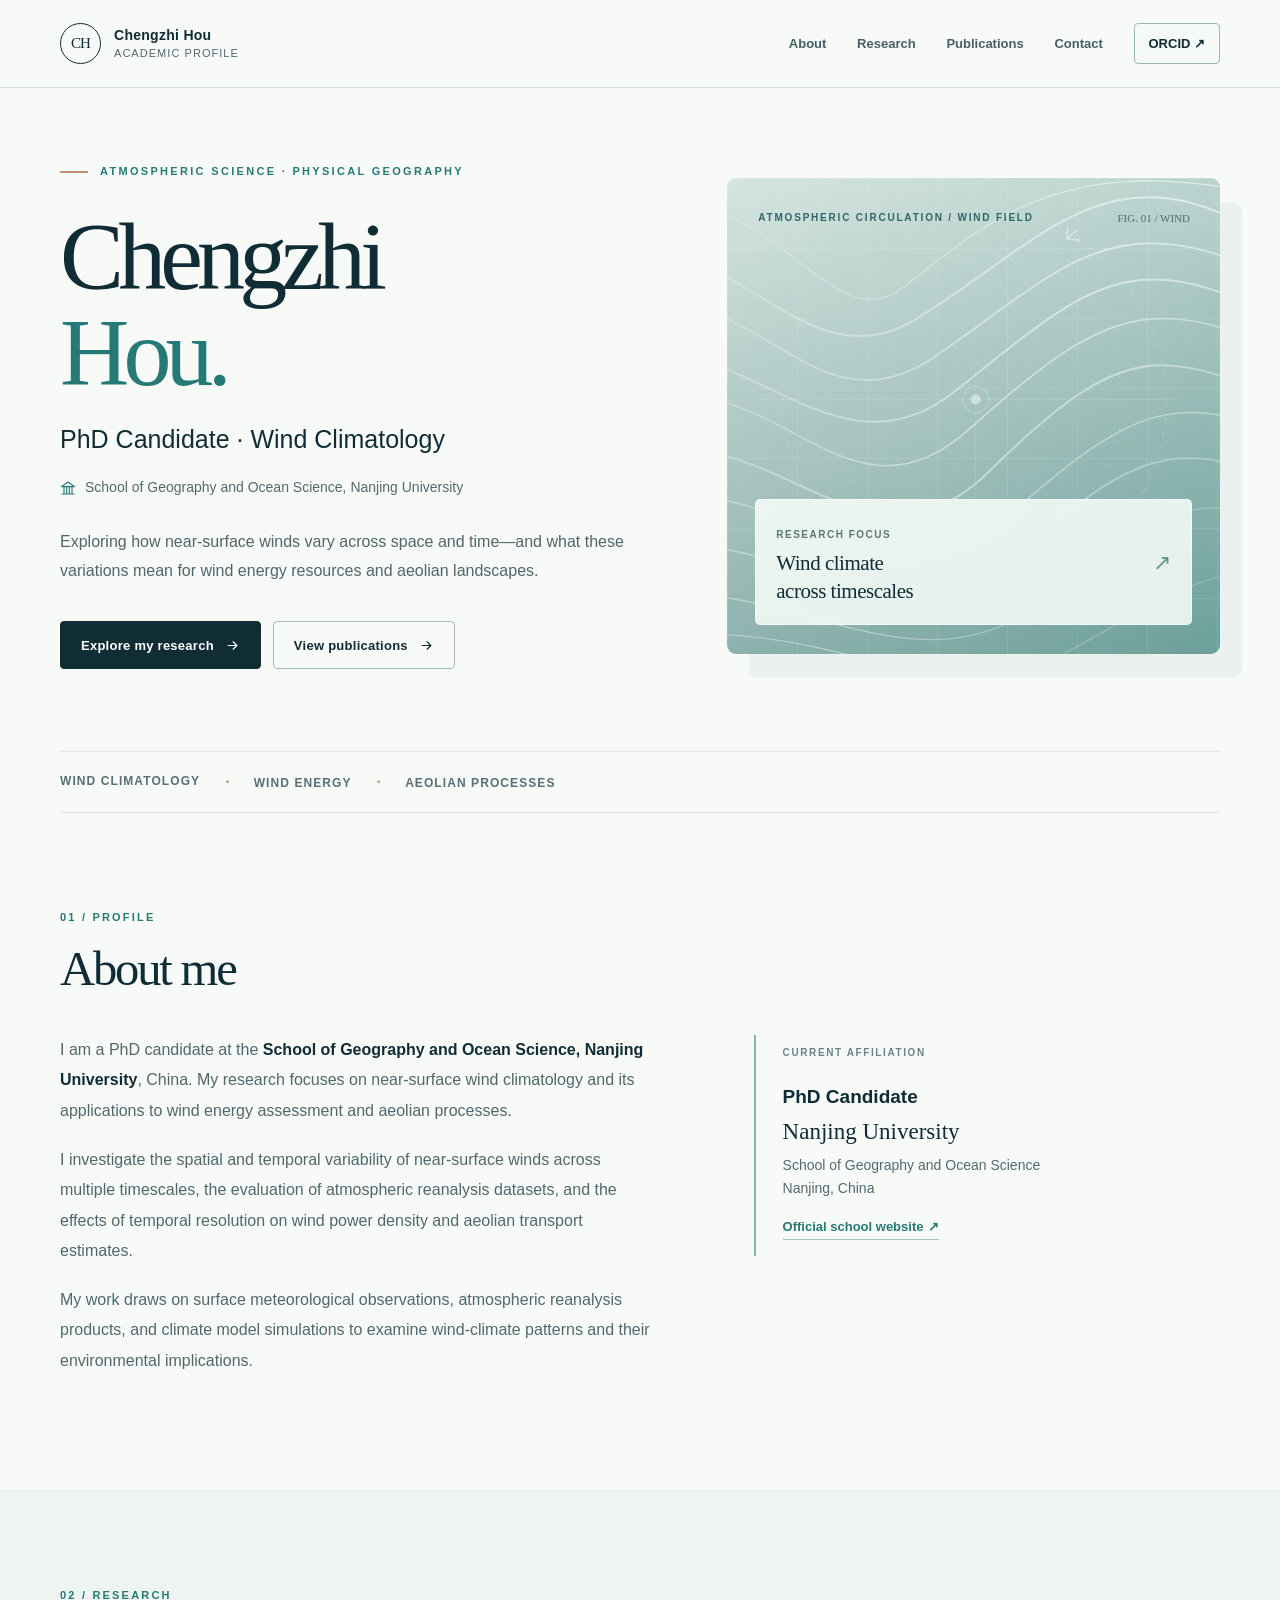
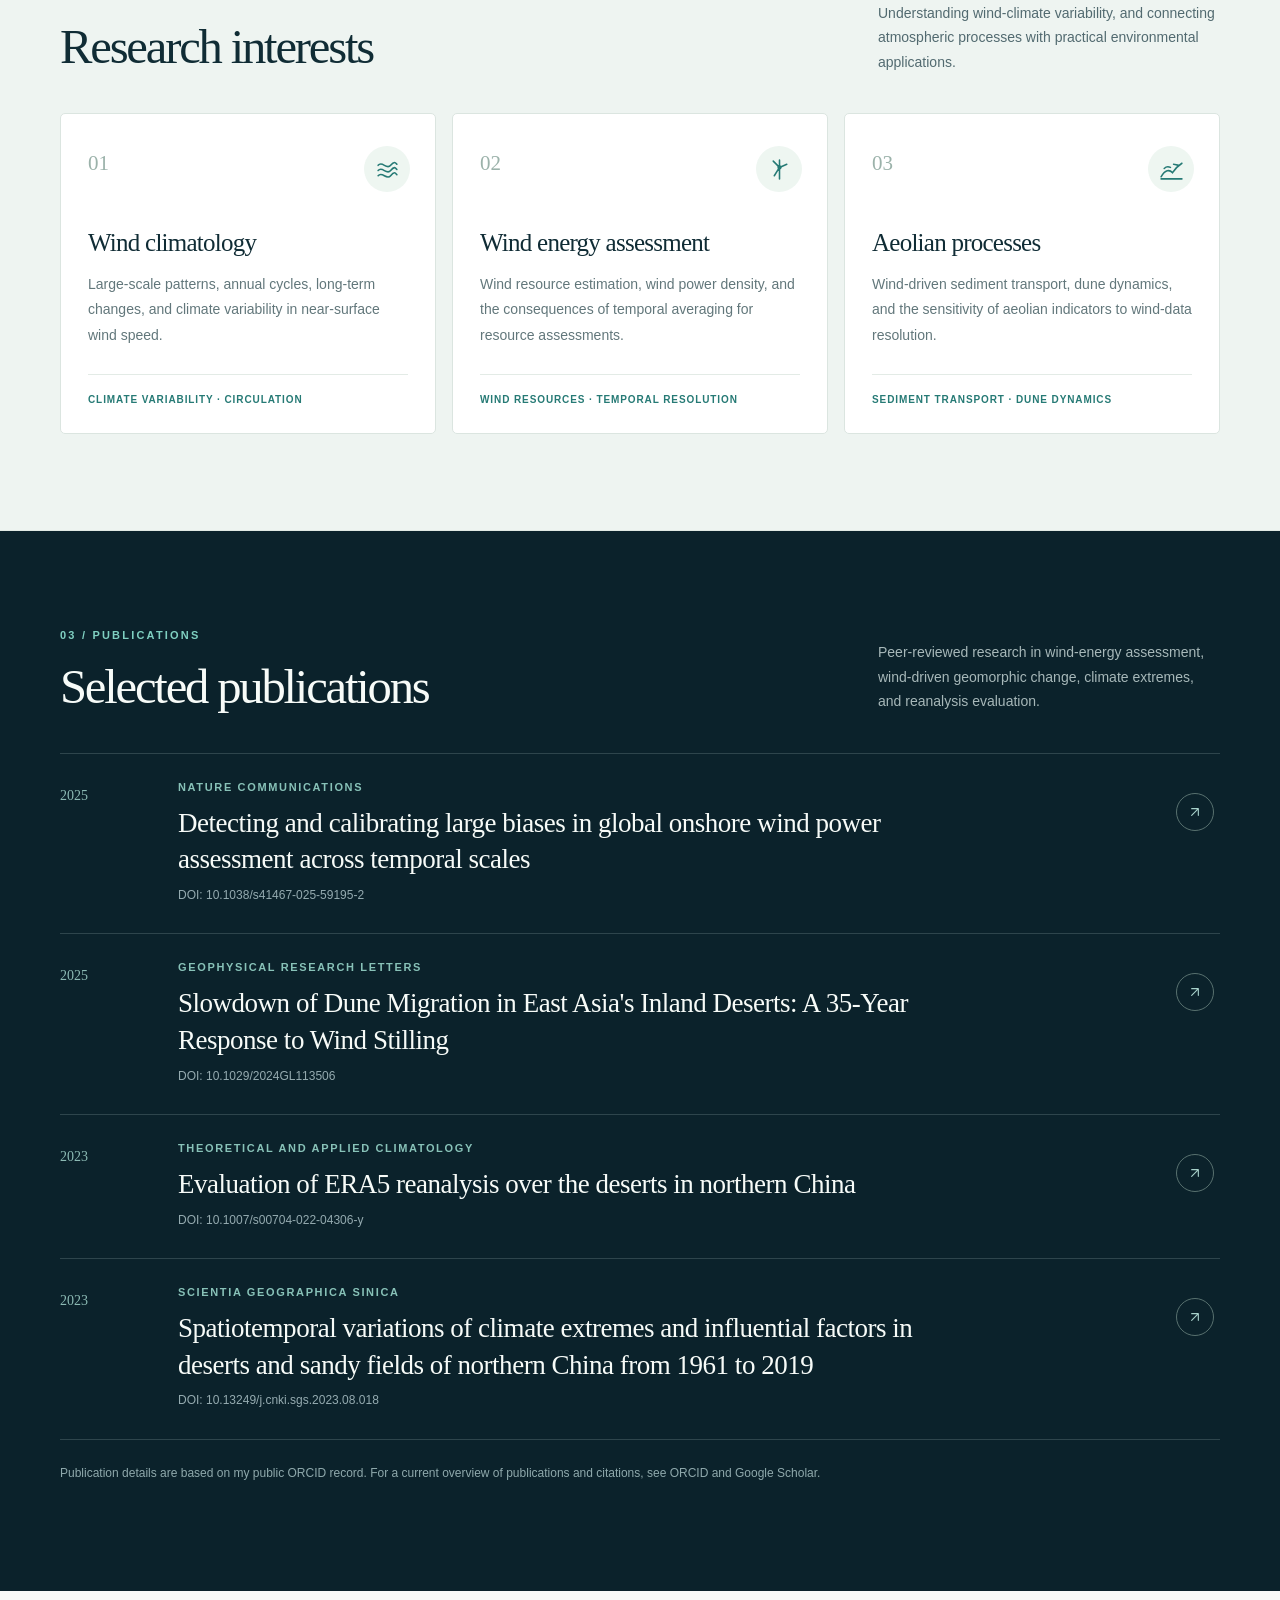
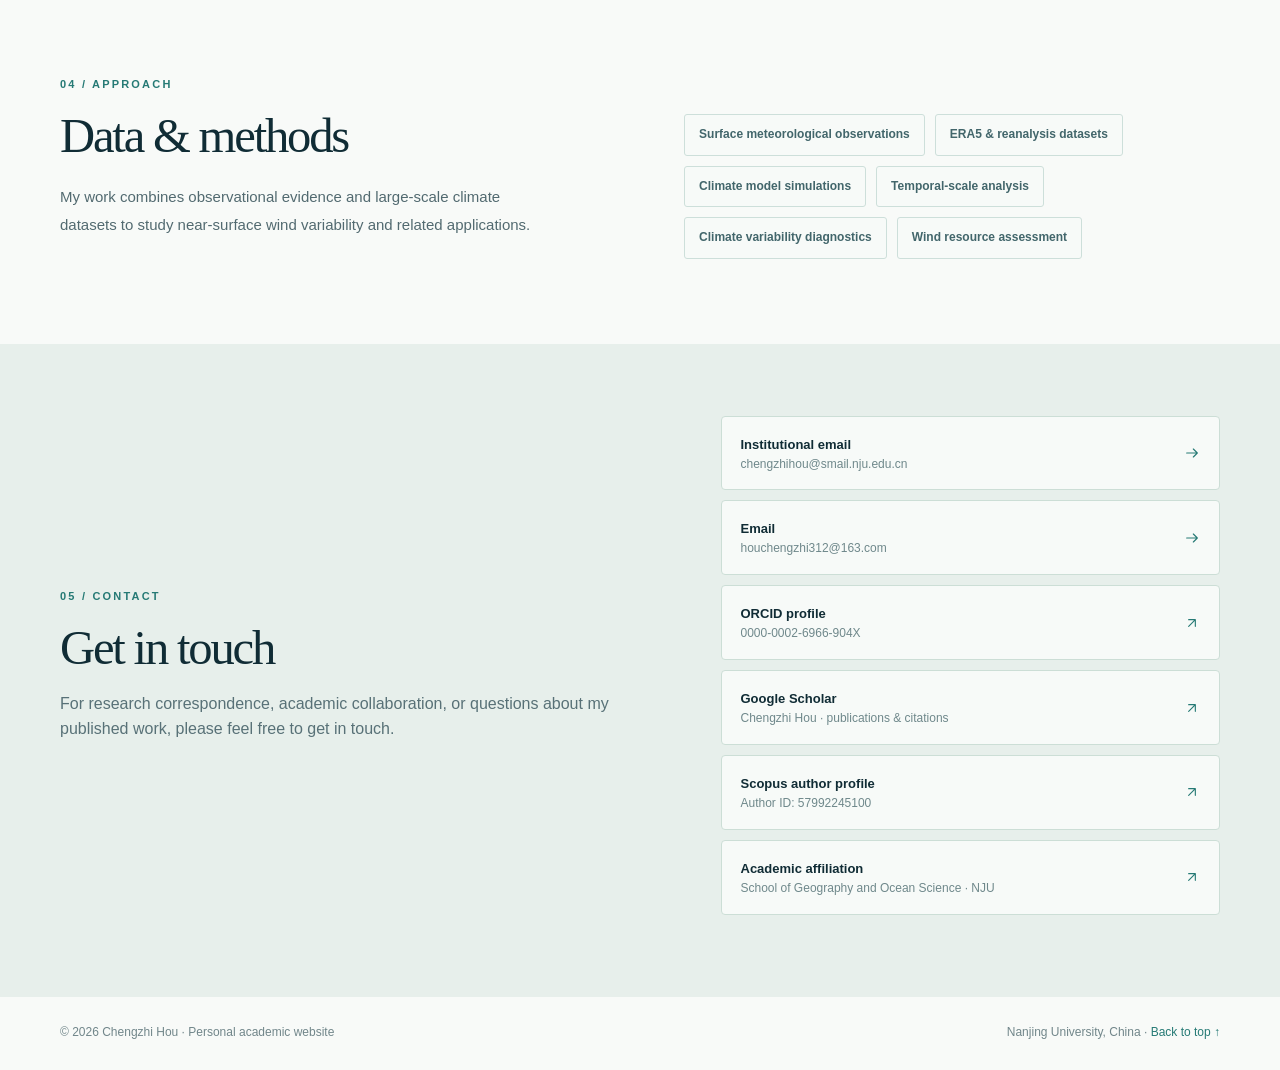
==== commit 2c0d493d: "Add Nanjing University institutional email to current homepage" ====
--- a/index.html
+++ b/index.html
@@ -378,6 +378,7 @@
       <div class="container contact-layout">
         <div><span class="kicker">05 / Contact</span><h2 id="contact-heading">Get in touch</h2><p>For research correspondence, academic collaboration, or questions about my published work, please feel free to get in touch.</p></div>
         <div class="contact-links">
+          <a class="contact-link" href="mailto:chengzhihou@smail.nju.edu.cn"><span><strong>Institutional email</strong><small>chengzhihou@smail.nju.edu.cn</small></span><svg viewBox="0 0 24 24" fill="none" stroke="currentColor" stroke-width="1.7" stroke-linecap="round" stroke-linejoin="round" aria-hidden="true"><path d="M4 12h16m-6-6 6 6-6 6"/></svg></a>
           <a class="contact-link" href="mailto:houchengzhi312@163.com"><span><strong>Email</strong><small>houchengzhi312@163.com</small></span><svg viewBox="0 0 24 24" fill="none" stroke="currentColor" stroke-width="1.7" stroke-linecap="round" stroke-linejoin="round" aria-hidden="true"><path d="M4 12h16m-6-6 6 6-6 6"/></svg></a>
           <a class="contact-link" href="https://orcid.org/0000-0002-6966-904X" target="_blank" rel="noopener noreferrer"><span><strong>ORCID profile</strong><small>0000-0002-6966-904X</small></span><svg viewBox="0 0 24 24" fill="none" stroke="currentColor" stroke-width="1.7" stroke-linecap="round" stroke-linejoin="round" aria-hidden="true"><path d="M7 17 17 7M7 7h10v10"/></svg></a>
           <a class="contact-link" href="https://scholar.google.com/citations?user=AGvn68sAAAAJ" target="_blank" rel="noopener noreferrer"><span><strong>Google Scholar</strong><small>Chengzhi Hou · publications &amp; citations</small></span><svg viewBox="0 0 24 24" fill="none" stroke="currentColor" stroke-width="1.7" stroke-linecap="round" stroke-linejoin="round" aria-hidden="true"><path d="M7 17 17 7M7 7h10v10"/></svg></a>
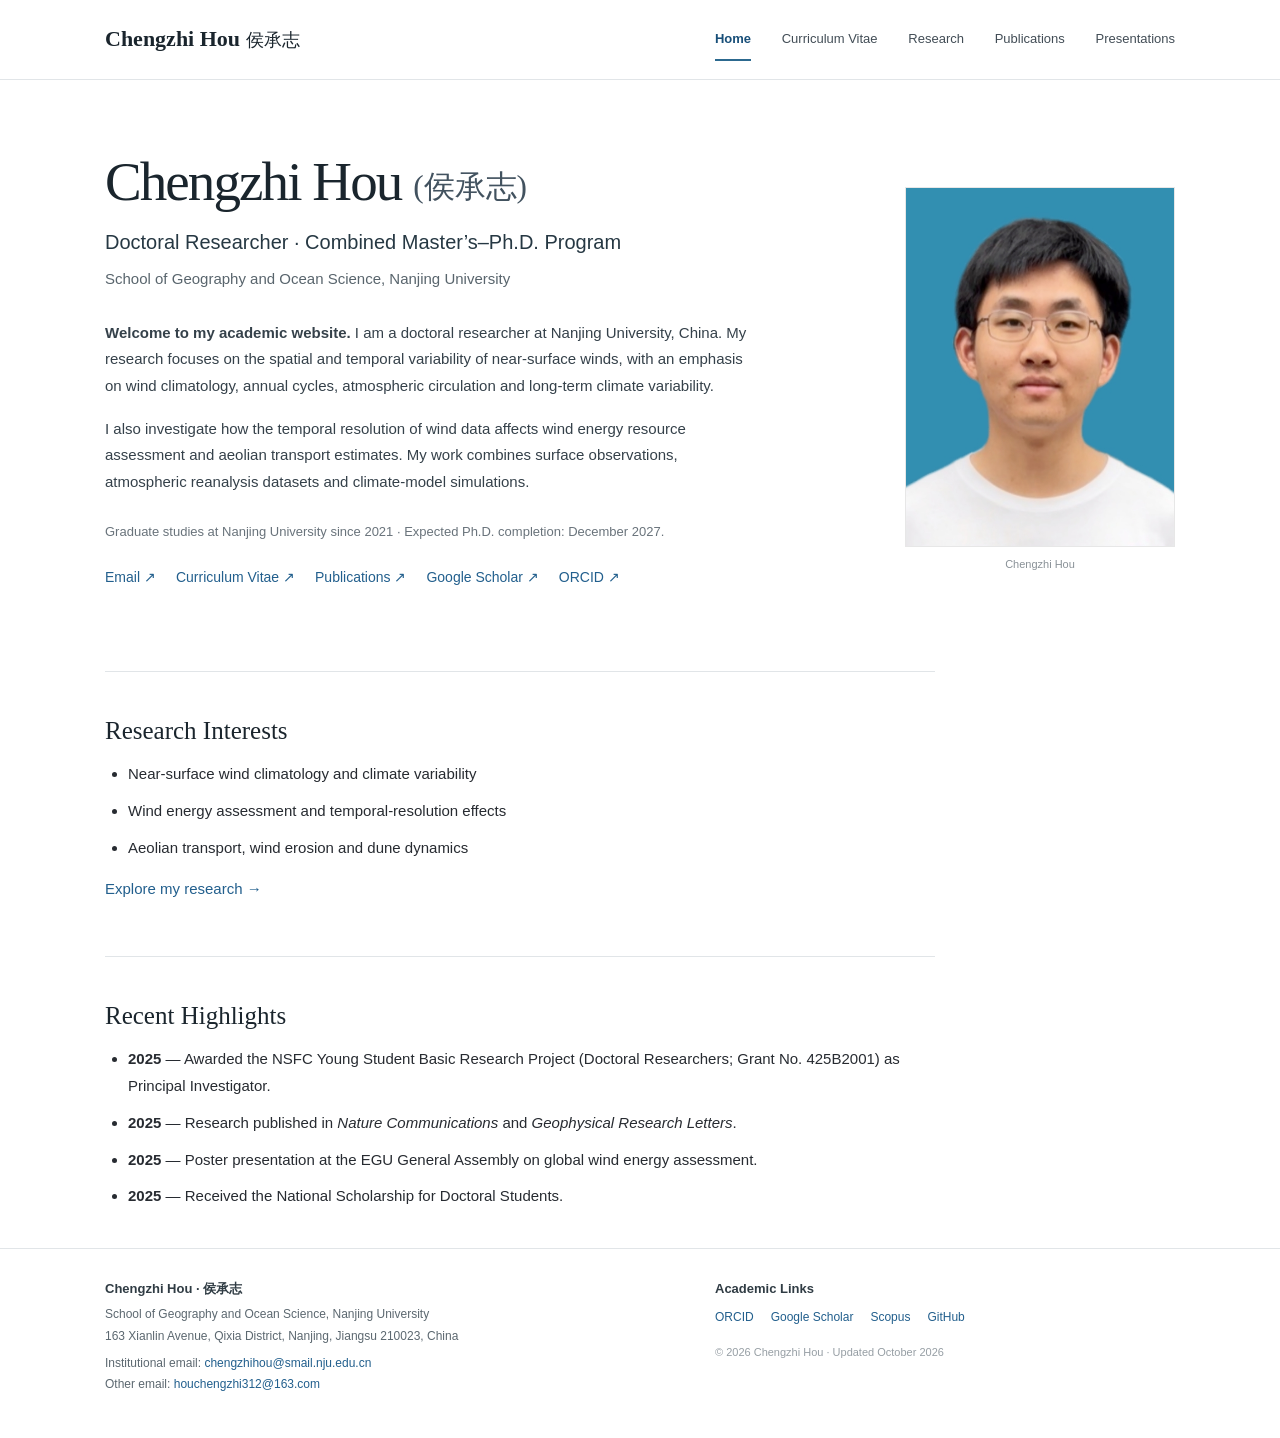
==== commit 5330fd75: "Deploy V5 academic site with five pages, portrait, projects and university email" ====
--- a/index.html
+++ b/index.html
@@ -1,393 +1,51 @@
-<!doctype html>
+<!DOCTYPE html>
 <html lang="en">
 <head>
-  <meta charset="utf-8" />
-  <meta name="viewport" content="width=device-width, initial-scale=1" />
-  <meta name="color-scheme" content="light" />
-  <meta name="theme-color" content="#f8faf8" />
-  <meta name="description" content="Academic homepage of Chengzhi Hou, PhD candidate at Nanjing University. Research in near-surface wind climatology, wind energy assessment, and aeolian processes." />
-  <meta name="author" content="Chengzhi Hou" />
-  <meta property="og:type" content="profile" />
-  <meta property="og:title" content="Chengzhi Hou | Wind Climatology Research" />
-  <meta property="og:description" content="Near-surface wind climatology · Wind energy assessment · Aeolian processes | Nanjing University" />
-  <title>Chengzhi Hou — Wind Climatology Research</title>
-  <link rel="icon" type="image/svg+xml" href="favicon.svg" />
-  <style>
-    :root {
-      --ink: #102c35;
-      --ink-deep: #0b222b;
-      --ink-secondary: #526a70;
-      --paper: #f8faf8;
-      --white: #ffffff;
-      --mist: #ecf2ef;
-      --line: #dce6e2;
-      --teal: #267a75;
-      --teal-bright: #60c5b7;
-      --mint: #d3eae1;
-      --sand: #be9073;
-      --serif: Georgia, 'Times New Roman', serif;
-      --sans: 'Aptos', 'Segoe UI', -apple-system, BlinkMacSystemFont, 'Helvetica Neue', Arial, sans-serif;
-      --content: 1160px;
-    }
-    *, *::before, *::after { box-sizing: border-box; }
-    html { scroll-behavior: smooth; scroll-padding-top: 110px; }
-    body { margin: 0; background: var(--paper); color: var(--ink); font-family: var(--sans); font-size: 16px; line-height: 1.62; -webkit-font-smoothing: antialiased; }
-    ::selection { background: #c9e7de; color: var(--ink); }
-    a { color: inherit; text-decoration: none; }
-    a:focus-visible { outline: 3px solid var(--teal); outline-offset: 5px; border-radius: 3px; }
-    button:focus-visible { outline: 3px solid var(--teal); outline-offset: 5px; }
-    .container { width: min(var(--content), calc(100% - 92px)); margin-inline: auto; }
-    .skip-link { position: absolute; top: -90px; left: 24px; z-index: 20; background: #fff; color: var(--ink); padding: 8px 14px; border-radius: 4px; }
-    .skip-link:focus { top: 15px; }
-    .site-header { position: sticky; z-index: 15; top: 0; border-bottom: 1px solid rgba(192, 210, 205, .70); background: rgba(248, 250, 248, .93); backdrop-filter: blur(16px); -webkit-backdrop-filter: blur(16px); }
-    .header-inner { height: 87px; display: flex; align-items: center; justify-content: space-between; gap: 30px; }
-    .brand { display: inline-flex; align-items: center; gap: 13px; min-width: 0; }
-    .brand-mark { width: 41px; height: 41px; display: grid; place-items: center; border: 1px solid var(--ink); border-radius: 50%; font: 500 15px var(--serif); letter-spacing: -.06em; }
-    .brand-name { font-size: 14px; font-weight: 700; letter-spacing: .02em; white-space: nowrap; }
-    .brand-name span { display: block; color: var(--ink-secondary); font-size: 11px; font-weight: 500; letter-spacing: .095em; text-transform: uppercase; margin-top: -2px; }
-    .nav { display: flex; align-items: center; gap: clamp(15px, 2.4vw, 34px); }
-    .nav a { font-size: 13px; color: #455f65; font-weight: 600; transition: color .2s; }
-    .nav a:hover, .text-link:hover { color: var(--teal); }
-    .nav .nav-orcid { border: 1px solid #9bb7af; padding: 9px 14px; border-radius: 4px; color: var(--ink); background: #f5faf7; }
-    .nav .nav-orcid:hover { background: var(--mint); }
-    .hero { padding: 75px 0 82px; overflow: hidden; }
-    .hero-grid { display: grid; grid-template-columns: minmax(0, 1.15fr) minmax(380px, .93fr); gap: 5%; align-items: center; }
-    .eyebrow { display: flex; align-items: center; gap: 12px; font-size: 11px; font-weight: 800; letter-spacing: .21em; text-transform: uppercase; color: var(--teal); }
-    .eyebrow:before { display: block; content: ''; width: 28px; height: 2px; background: var(--sand); }
-    h1,h2,h3,p { margin-top: 0; }
-    h1 { font-family: var(--serif); font-weight: 400; letter-spacing: -.061em; font-size: clamp(64px, 7.5vw, 103px); line-height: 1.00; margin: 28px 0 18px; }
-    .hero h1 span { color: var(--teal); }
-    .hero-role { font-size: clamp(19px, 2vw, 25px); font-weight: 500; color: var(--ink); margin: 0 0 17px; }
-    .hero-institution { display: flex; align-items: center; color: #526a70; gap: 9px; font-size: 14px; margin-bottom: 29px; }
-    .hero-institution svg { color: var(--teal); flex-shrink: 0; }
-    .hero-lead { max-width: 610px; color: #50666b; line-height: 1.79; font-size: 16px; margin: 0 0 36px; }
-    .hero-actions { display: flex; flex-wrap: wrap; align-items: center; gap: 12px; }
-    .button { display: inline-flex; min-height: 48px; align-items: center; justify-content: center; gap: 11px; padding: 11px 20px; font-size: 13px; font-weight: 700; letter-spacing: .02em; border-radius: 4px; transition: transform .2s, background .2s, border-color .2s; }
-    .button:hover { transform: translateY(-2px); }
-    .button-primary { background: var(--ink); border: 1px solid var(--ink); color: white; }
-    .button-primary:hover { background: var(--teal); border-color: var(--teal); }
-    .button-outline { border: 1px solid #a8bdb7; background: transparent; color: var(--ink); }
-    .button-outline:hover { background: var(--mist); }
-    .button svg, .arrow svg { width: 15px; height: 15px; }
-    .hero-art { min-height: 476px; position: relative; border-radius: 9px; isolation: isolate; background: linear-gradient(150deg, #e2efea 0%, #bfd8d2 46%, #84b7af 100%); box-shadow: 22px 24px 0 rgba(34, 98, 90, .055); overflow: hidden; }
-    .hero-art:after { content: ''; position: absolute; z-index: 1; inset: 0; background: linear-gradient(180deg, rgba(10, 65, 69, .06), rgba(13, 66, 69, .20)); pointer-events: none; }
-    .map-grid { position: absolute; inset: 0; background-image: linear-gradient(to right,rgba(255,255,255,.16) 1px,transparent 1px),linear-gradient(to bottom,rgba(255,255,255,.16) 1px,transparent 1px); background-size: 70px 70px; }
-    .hero-art svg { position: absolute; z-index: 1; width: 120%; height: 120%; left: -12%; top: -9%; }
-    .hero-art .orbit-words { position: absolute; z-index: 2; top: 32px; left: 31px; font-size: 10px; font-weight: 750; color: #2e6767; letter-spacing: .18em; text-transform: uppercase; }
-    .hero-art .art-index { position: absolute; z-index: 2; top: 32px; right: 30px; color: rgba(20, 70, 68, .70); font-size: 11px; font-family: var(--serif); }
-    .art-caption { position: absolute; z-index: 3; bottom: 29px; left: 28px; right: 28px; display: flex; justify-content: space-between; align-items: end; gap: 12px; padding: 20px 20px 18px; border: 1px solid rgba(255,255,255,.44); background: rgba(250,255,251,.84); backdrop-filter: blur(8px); border-radius: 5px; }
-    .art-caption span { font-size: 10px; letter-spacing: .15em; text-transform: uppercase; color: #597770; font-weight: 700; }
-    .art-caption strong { display: block; margin-top: 4px; max-width: 265px; font-size: 21px; font-weight: 500; line-height: 1.33; letter-spacing: -.023em; font-family: var(--serif); }
-    .art-caption em { font-style: normal; font-family: var(--serif); font-size: 22px; color: #68958b; align-self: center; }
-    .subject-line { display: flex; flex-wrap: wrap; gap: 0; border-top: 1px solid var(--line); border-bottom: 1px solid var(--line); align-items: center; }
-    .subject-line span { color: #567077; font-size: 12px; font-weight: 700; text-transform: uppercase; letter-spacing: .09em; padding: 17px 25px 17px 0; }
-    .subject-line span + span:before { content: '·'; color: var(--sand); margin-right: 23px; font-size: 16px; }
-    .section { padding: 96px 0; }
-    .section-heading { display: flex; justify-content: space-between; gap: 32px; align-items: end; margin-bottom: 39px; }
-    .kicker { display: block; font-size: 11px; color: var(--teal); font-weight: 800; letter-spacing: .20em; text-transform: uppercase; margin-bottom: 15px; }
-    h2 { font-family: var(--serif); font-size: clamp(33px, 3.8vw, 53px); font-weight: 400; line-height: 1.11; letter-spacing: -.045em; margin-bottom: 0; }
-    .section-aside { max-width: 342px; color: var(--ink-secondary); font-size: 14px; line-height: 1.75; margin-bottom: 0; }
-    .about-grid { display: grid; grid-template-columns: minmax(0,1.12fr) minmax(280px,.88fr); gap: 100px; align-items: start; }
-    .about-copy p { color: #50686d; line-height: 1.91; font-size: 16px; margin-bottom: 18px; }
-    .about-copy strong { color: var(--ink); font-weight: 650; }
-    .education-panel { border-left: 2px solid #8ab5aa; padding: 10px 0 16px 27px; }
-    .small-caps { display: block; margin-bottom: 21px; color: #6a8386; font-weight: 800; text-transform: uppercase; letter-spacing: .16em; font-size: 10px; }
-    .education-panel h3 { font-size: 19px; font-weight: 700; margin-bottom: 4px; }
-    .education-panel .uni { font-family: var(--serif); font-size: 23px; font-weight: 500; line-height: 1.32; margin-bottom: 7px; }
-    .education-panel p { font-size: 14px; line-height: 1.6; color: var(--ink-secondary); margin-bottom: 14px; }
-    .education-panel a { display: inline-flex; gap: 5px; color: var(--teal); font-size: 13px; font-weight: 700; border-bottom: 1px solid rgba(38, 122, 117, .4); padding-bottom: 2px; }
-    .research-section { background: #eef4f1; border-top: 1px solid #e1e9e4; border-bottom: 1px solid #e1e9e4; }
-    .research-grid { display: grid; grid-template-columns: repeat(3, minmax(0,1fr)); gap: 16px; }
-    .research-card { position: relative; min-height: 320px; padding: 32px 27px 25px; border: 1px solid #dbe5e0; background: #fff; border-radius: 5px; display: flex; flex-direction: column; }
-    .research-card .card-num { font-family: var(--serif); font-size: 21px; color: #9bb2aa; }
-    .topic-icon { position: absolute; right: 25px; top: 32px; display: grid; place-items: center; width: 46px; height: 46px; border-radius: 50%; background: #eef6f1; color: var(--teal); }
-    .topic-icon svg { width: 25px; height: 25px; }
-    .research-card h3 { font-family: var(--serif); font-weight: 500; font-size: 25px; line-height: 1.20; letter-spacing: -.03em; margin-top: 48px; margin-bottom: 14px; }
-    .research-card p { color: #62777b; font-size: 14px; line-height: 1.8; margin-bottom: 26px; }
-    .research-card .card-bottom { margin-top: auto; padding-top: 17px; border-top: 1px solid #e3ebe6; color: var(--teal); font-size: 10px; letter-spacing: .09em; text-transform: uppercase; font-weight: 800; }
-    .publications-section { background: var(--ink-deep); color: #f7fbf8; }
-    .publications-section .kicker { color: #7fd0c1; }
-    .publications-section .section-aside { color: #a7b8b9; }
-    .publication-list { border-top: 1px solid rgba(221, 242, 237, .17); }
-    .publication { display: grid; grid-template-columns: 94px minmax(0,1fr) 44px; column-gap: 24px; padding: 25px 0 28px; border-bottom: 1px solid rgba(221, 242, 237, .17); align-items: start; }
-    .publication-year { color: #8cbab4; font-size: 14px; font-family: var(--serif); padding-top: 6px; }
-    .publication-journal { text-transform: uppercase; color: #88c2b8; font-size: 11px; font-weight: 800; letter-spacing: .15em; margin-bottom: 8px; }
-    .publication h3 { max-width: 800px; font-weight: 500; font-family: var(--serif); font-size: clamp(20px,2.4vw,27px); line-height: 1.36; letter-spacing: -.018em; margin: 0 0 8px; }
-    .publication-meta { color: #95abb0; font-size: 12px; }
-    .publication .pub-arrow { display: grid; place-items: center; width: 38px; height: 38px; border: 1px solid #58716f; border-radius: 50%; margin-top: 14px; color: #a7d1ca; transition: background .2s, transform .2s; }
-    .publication:hover .pub-arrow { background: var(--teal); color: white; transform: translate(2px,-2px); }
-    .publication .pub-arrow svg { width: 16px; height: 16px; }
-    .publication a.title-link { text-decoration: underline; text-decoration-color: transparent; text-underline-offset: 4px; transition: text-decoration-color .2s; }
-    .publication a.title-link:hover { text-decoration-color: #96d4c8; }
-    .publication-note { margin-top: 24px; color: #8fa9ac; font-size: 12px; }
-    .methods-section { padding: 85px 0; }
-    .methods-layout { display: grid; grid-template-columns: .95fr 1.05fr; gap: 12%; align-items: start; }
-    .methods-layout h2 { margin-bottom: 20px; }
-    .methods-layout p { color: var(--ink-secondary); line-height: 1.85; font-size: 15px; }
-    .method-tags { display: flex; flex-wrap: wrap; gap: 10px; padding-top: 38px; }
-    .method-tags span { border: 1px solid #cddfda; border-radius: 3px; background: #f7faf8; padding: 10px 14px; font-size: 12px; font-weight: 650; color: #42666b; }
-    .contact-section { background: #e7efeb; padding: 72px 0 82px; }
-    .contact-layout { display: grid; grid-template-columns: 1.1fr .9fr; align-items: center; gap: 50px; }
-    .contact-layout h2 { margin-bottom: 16px; }
-    .contact-layout p { color: #587177; max-width: 565px; margin: 0; }
-    .contact-links { display: grid; gap: 10px; }
-    .contact-link { display: flex; align-items: center; justify-content: space-between; gap: 14px; border: 1px solid #ccded6; border-radius: 4px; background: #f7faf8; padding: 17px 19px; transition: background .2s; }
-    .contact-link:hover { background: white; }
-    .contact-link strong { display: block; font-size: 13px; }
-    .contact-link small { display: block; font-size: 12px; color: #6f888b; line-height: 1.4; margin-top: 1px; overflow-wrap: anywhere; }
-    .contact-link svg { width: 16px; height: 16px; flex-shrink: 0; color: var(--teal); }
-    .site-footer { padding: 26px 0 28px; background: var(--paper); }
-    .footer-layout { display: flex; align-items: center; justify-content: space-between; flex-wrap: wrap; gap: 13px; color: #71868a; font-size: 12px; }
-    .footer-layout a { color: var(--teal); }
-    .footer-layout a:hover { text-decoration: underline; }
-    @media (max-width: 1020px) {
-      .hero-grid { grid-template-columns: 1.1fr .9fr; gap: 4%; }
-      .hero-art { min-height: 425px; }
-      .hero h1 { font-size: clamp(64px, 8vw, 92px); }
-      .about-grid { gap: 45px; }
-      .research-card { padding: 26px 20px 22px; }
-      .research-card h3 { font-size: 22px; }
-    }
-    @media (max-width: 760px) {
-      .container { width: min(var(--content), calc(100% - 42px)); }
-      .header-inner { height: auto; min-height: 72px; flex-wrap: wrap; padding-top: 13px; padding-bottom: 12px; gap: 13px; }
-      .nav { width: 100%; justify-content: space-between; gap: 14px; }
-      .nav a { font-size: 12px; }
-      .nav .nav-orcid { padding: 5px 9px; }
-      .hero { padding: 44px 0 50px; }
-      .hero-grid { grid-template-columns: 1fr; gap: 45px; }
-      .hero h1 { font-size: clamp(64px, 13vw, 85px); margin-top: 22px; }
-      .hero-art { min-height: 365px; max-width: 650px; box-shadow: 12px 15px 0 rgba(34,98,90,.055); }
-      .section { padding: 68px 0; }
-      .section-heading { align-items: start; flex-direction: column; gap: 14px; }
-      .section-aside { max-width: 600px; }
-      .about-grid, .methods-layout, .contact-layout { grid-template-columns: 1fr; gap: 32px; }
-      .research-grid { grid-template-columns: 1fr; }
-      .research-card { min-height: 235px; }
-      .research-card h3 { margin-top: 22px; font-size: 26px; }
-      .research-card p { max-width: 540px; }
-      .publication { grid-template-columns: 65px minmax(0,1fr) 30px; gap: 12px; }
-      .publication .pub-arrow { width: 29px; height: 29px; }
-      .methods-section { padding: 70px 0; }
-      .method-tags { padding-top: 0; }
-      .contact-section { padding: 66px 0; }
-    }
-    @media (max-width: 430px) {
-      .nav a { font-size: 11px; }
-      .nav { gap: 9px; }
-      .hero-art { min-height: 315px; }
-      .hero-art .orbit-words { left: 20px; top: 20px; font-size: 9px; }
-      .art-caption { bottom: 18px; left: 16px; right: 16px; padding: 14px; }
-      .art-caption strong { font-size: 19px; }
-      .subject-line span { font-size: 10px; padding-right: 13px; }
-      .subject-line span + span:before { margin-right: 12px; }
-      .publication { grid-template-columns: 1fr 30px; }
-      .publication-year { grid-column: 1 / -1; padding-top: 0; }
-      .publication h3 { font-size: 21px; }
-    }
-    @media (prefers-reduced-motion: reduce) {
-      *, *::before, *::after { scroll-behavior: auto !important; transition-duration: 0s !important; animation-duration: 0s !important; }
-    }
-    @media print {
-      .site-header { position: static; }
-      .nav, .hero-art, .button, .pub-arrow { display: none !important; }
-      .hero, .section, .methods-section, .contact-section { padding: 35px 0; }
-      .hero-grid, .about-grid, .contact-layout, .methods-layout { display: block; }
-      .publications-section { color: #111; background: white; }
-      .publication h3, .publication-year, .publication-journal, .publication-meta { color: #111; }
-      .research-section, .contact-section { background: white; }
-      .research-grid { display: block; }
-      .research-card { break-inside: avoid; min-height: unset; margin-bottom: 15px; }
-    }
-  </style>
-  <script type="application/ld+json">
-  {
-    "@context": "https://schema.org",
-    "@type": "Person",
-    "name": "Chengzhi Hou",
-    "description": "PhD candidate researching near-surface wind climatology, wind energy assessment, and aeolian processes.",
-    "affiliation": {"@type":"CollegeOrUniversity", "name":"Nanjing University", "url":"https://www.nju.edu.cn/"},
-    "sameAs": ["https://orcid.org/0000-0002-6966-904X"],
-    "knowsAbout": ["Near-surface wind speed", "Wind climatology", "Climate variability", "Wind energy assessment", "Aeolian transport"]
-  }
-  </script>
+<meta charset="utf-8"><meta name="viewport" content="width=device-width, initial-scale=1">
+<meta name="theme-color" content="#ffffff">
+<meta name="author" content="Chengzhi Hou">
+<meta name="description" content="Academic website of Chengzhi Hou (侯承志), a doctoral researcher at Nanjing University studying wind climatology, wind energy and aeolian processes.">
+<meta property="og:title" content="Home | Chengzhi Hou">
+<meta property="og:description" content="Academic website of Chengzhi Hou (侯承志), a doctoral researcher at Nanjing University studying wind climatology, wind energy and aeolian processes.">
+<meta property="og:type" content="website">
+<title>Home | Chengzhi Hou · 侯承志</title>
+<link rel="icon" type="image/svg+xml" href="./assets/favicon.svg">
+<link rel="stylesheet" href="./assets/styles.css">
 </head>
 <body>
-  <a class="skip-link" href="#main">Skip to content</a>
-  <header class="site-header">
-    <div class="container header-inner">
-      <a class="brand" href="#top" aria-label="Chengzhi Hou, homepage">
-        <span class="brand-mark" aria-hidden="true">CH</span>
-        <span class="brand-name">Chengzhi Hou<span>Academic profile</span></span>
-      </a>
-      <nav class="nav" aria-label="Main navigation">
-        <a href="#about">About</a>
-        <a href="#research">Research</a>
-        <a href="#publications">Publications</a>
-        <a href="#contact">Contact</a>
-        <a class="nav-orcid" href="https://orcid.org/0000-0002-6966-904X" target="_blank" rel="noopener noreferrer">ORCID ↗</a>
-      </nav>
+<a class="skip" href="#main">Skip to main content</a>
+<header class="site-header"><div class="container header-inner"><a class="brand" href="./">Chengzhi Hou <span lang="zh-CN" style="font-family:'Noto Serif SC','Songti SC',serif;font-weight:normal;font-size:.8em;">侯承志</span></a><nav class="nav" aria-label="Main navigation"><a href="./" aria-current="page">Home</a>
+<a href="./curriculum-vitae/">Curriculum Vitae</a>
+<a href="./research/">Research</a>
+<a href="./publications/">Publications</a>
+<a href="./presentations/">Presentations</a></nav></div></header>
+<main id="main">
+<div class="container">
+  <section class="home-hero" aria-labelledby="home-title"><div class="home-hero-inner">
+    <div>
+      <h1 id="home-title" class="name">Chengzhi Hou <span class="cn" lang="zh-CN">(侯承志)</span></h1>
+      <p class="role">Doctoral Researcher · Combined Master’s–Ph.D. Program</p>
+      <p class="institution">School of Geography and Ocean Science, Nanjing University</p>
+      <p class="intro"><span class="lead">Welcome to my academic website.</span> I am a doctoral researcher at Nanjing University, China. My research focuses on the spatial and temporal variability of near-surface winds, with an emphasis on wind climatology, annual cycles, atmospheric circulation and long-term climate variability.</p>
+      <p class="intro">I also investigate how the temporal resolution of wind data affects wind energy resource assessment and aeolian transport estimates. My work combines surface observations, atmospheric reanalysis datasets and climate-model simulations.</p>
+      <p class="hero-note">Graduate studies at Nanjing University since 2021 · Expected Ph.D. completion: December 2027.</p>
+      <div class="link-row"><a href="mailto:chengzhihou@smail.nju.edu.cn">Email ↗</a><a href="./curriculum-vitae/">Curriculum Vitae ↗</a><a href="./publications/">Publications ↗</a><a href="https://scholar.google.com/citations?user=AGvn68sAAAAJ" target="_blank" rel="noopener noreferrer">Google Scholar ↗</a><a href="https://orcid.org/0000-0002-6966-904X" target="_blank" rel="noopener noreferrer">ORCID ↗</a></div>
     </div>
-  </header>
-
-  <main id="main">
-    <section class="hero" id="top" aria-labelledby="hero-heading">
-      <div class="container hero-grid">
-        <div>
-          <div class="eyebrow">Atmospheric science · Physical geography</div>
-          <h1 id="hero-heading">Chengzhi<br><span>Hou.</span></h1>
-          <p class="hero-role">PhD Candidate · Wind Climatology</p>
-          <div class="hero-institution">
-            <svg width="16" height="16" viewBox="0 0 24 24" fill="none" stroke="currentColor" stroke-width="1.7" stroke-linecap="round" stroke-linejoin="round" aria-hidden="true"><path d="M3 21h18M4 10h16M6 10v11M10 10v11M14 10v11M18 10v11M2 10l10-7 10 7"/></svg>
-            School of Geography and Ocean Science, Nanjing University
-          </div>
-          <p class="hero-lead">Exploring how near-surface winds vary across space and time—and what these variations mean for wind energy resources and aeolian landscapes.</p>
-          <div class="hero-actions">
-            <a class="button button-primary" href="#research">Explore my research
-              <svg viewBox="0 0 24 24" fill="none" stroke="currentColor" stroke-width="1.8" stroke-linecap="round" stroke-linejoin="round" aria-hidden="true"><path d="M5 12h14m-6-6 6 6-6 6"/></svg>
-            </a>
-            <a class="button button-outline" href="#publications">View publications
-              <svg viewBox="0 0 24 24" fill="none" stroke="currentColor" stroke-width="1.8" stroke-linecap="round" stroke-linejoin="round" aria-hidden="true"><path d="M5 12h14m-6-6 6 6-6 6"/></svg>
-            </a>
-          </div>
-        </div>
-        <div class="hero-art" role="img" aria-label="Abstract illustration of atmospheric wind streamlines and overlapping circulation patterns">
-          <div class="map-grid"></div>
-          <div class="orbit-words">Atmospheric circulation / wind field</div>
-          <div class="art-index">FIG. 01 / WIND</div>
-          <svg viewBox="0 0 600 570" fill="none" aria-hidden="true" preserveAspectRatio="xMidYMid slice">
-            <defs>
-              <linearGradient id="flow" x1="0" y1="0" x2="600" y2="500" gradientUnits="userSpaceOnUse"><stop stop-color="#ffffff" stop-opacity=".12"/><stop offset=".55" stop-color="#f8ffff" stop-opacity=".78"/><stop offset="1" stop-color="#f8ffff" stop-opacity=".13"/></linearGradient>
-            </defs>
-            <circle cx="311" cy="266" r="191" stroke="#e9fffa" stroke-opacity=".29" stroke-width="1" stroke-dasharray="6 9" />
-            <circle cx="311" cy="266" r="147" stroke="#e9fffa" stroke-opacity=".28" stroke-width="1" stroke-dasharray="3 10" />
-            <path d="M-90 175C48 24 120 264 252 184s197-186 367-72" stroke="url(#flow)" stroke-width="2.1"/>
-            <path d="M-81 213C68 78 132 316 270 222S452 55 644 159" stroke="url(#flow)" stroke-width="1.8"/>
-            <path d="M-96 256C50 131 153 366 291 256S472 96 652 205" stroke="url(#flow)" stroke-width="2"/>
-            <path d="M-94 306C91 160 163 421 305 294S494 146 679 247" stroke="url(#flow)" stroke-width="1.6"/>
-            <path d="M-90 348C84 225 186 472 324 337S498 205 662 287" stroke="url(#flow)" stroke-width="2.1"/>
-            <path d="M-85 389C90 283 206 503 340 384S521 244 669 326" stroke="url(#flow)" stroke-width="1.6"/>
-            <path d="M-91 434C88 342 228 540 353 422S526 297 662 369" stroke="url(#flow)" stroke-width="1.8"/>
-            <path d="M-83 472C104 408 233 576 383 464S543 349 675 418" stroke="url(#flow)" stroke-width="1.4"/>
-            <path d="M-65 127C84 -26 154 220 240 152S404 13 608 62" stroke="url(#flow)" stroke-width="1.2"/>
-            <path d="M-42 505C180 469 265 593 407 514S566 415 689 465" stroke="url(#flow)" stroke-width="1.2"/>
-            <path d="M312 54V474M96 264H514" stroke="#f8fffd" stroke-opacity=".18" stroke-width="1" />
-            <circle cx="312" cy="264" r="5" fill="#ffffff" fill-opacity=".76" />
-            <circle cx="312" cy="264" r="13" stroke="#ffffff" stroke-opacity=".42" stroke-width="1" />
-            <path d="M403 104l10-9m-10 9 13 1m-13-1 1-13" stroke="#fff" stroke-opacity=".69" stroke-width="1.3" />
-          </svg>
-          <div class="art-caption"><div><span>Research focus</span><strong>Wind climate<br>across timescales</strong></div><em aria-hidden="true">↗</em></div>
-        </div>
-      </div>
-    </section>
-
-    <div class="container" aria-label="Research areas"><div class="subject-line"><span>Wind climatology</span><span>Wind energy</span><span>Aeolian processes</span></div></div>
-
-    <section id="about" class="section" aria-labelledby="about-heading">
-      <div class="container">
-        <div class="section-heading"><div><span class="kicker">01 / Profile</span><h2 id="about-heading">About me</h2></div></div>
-        <div class="about-grid">
-          <div class="about-copy">
-            <p>I am a PhD candidate at the <strong>School of Geography and Ocean Science, Nanjing University</strong>, China. My research focuses on near-surface wind climatology and its applications to wind energy assessment and aeolian processes.</p>
-            <p>I investigate the spatial and temporal variability of near-surface winds across multiple timescales, the evaluation of atmospheric reanalysis datasets, and the effects of temporal resolution on wind power density and aeolian transport estimates.</p>
-            <p>My work draws on surface meteorological observations, atmospheric reanalysis products, and climate model simulations to examine wind-climate patterns and their environmental implications.</p>
-          </div>
-          <aside class="education-panel" aria-label="Academic affiliation">
-            <span class="small-caps">Current affiliation</span>
-            <h3>PhD Candidate</h3>
-            <div class="uni">Nanjing University</div>
-            <p>School of Geography and Ocean Science<br>Nanjing, China</p>
-            <a href="https://sgos-e.nju.edu.cn/" target="_blank" rel="noopener noreferrer">Official school website <span aria-hidden="true">↗</span></a>
-          </aside>
-        </div>
-      </div>
-    </section>
-
-    <section id="research" class="section research-section" aria-labelledby="research-heading">
-      <div class="container">
-        <div class="section-heading">
-          <div><span class="kicker">02 / Research</span><h2 id="research-heading">Research interests</h2></div>
-          <p class="section-aside">Understanding wind-climate variability, and connecting atmospheric processes with practical environmental applications.</p>
-        </div>
-        <div class="research-grid">
-          <article class="research-card">
-            <span class="card-num">01</span>
-            <span class="topic-icon" aria-hidden="true"><svg viewBox="0 0 24 24" fill="none" stroke="currentColor" stroke-width="1.5" stroke-linecap="round"><path d="M3 8c4-5 8 5 12 0s5-2 6-1M3 13c4-5 8 5 12 0s5-2 6-1M3 18c4-5 8 5 12 0s5-2 6-1"/></svg></span>
-            <h3>Wind climatology</h3>
-            <p>Large-scale patterns, annual cycles, long-term changes, and climate variability in near-surface wind speed.</p>
-            <span class="card-bottom">Climate variability · Circulation</span>
-          </article>
-          <article class="research-card">
-            <span class="card-num">02</span>
-            <span class="topic-icon" aria-hidden="true"><svg viewBox="0 0 24 24" fill="none" stroke="currentColor" stroke-width="1.5" stroke-linejoin="round" stroke-linecap="round"><path d="M12 3v18M12 10l7-3M12 10l-6-6M12 10l-5 8"/><circle cx="12" cy="10" r="1.3"/></svg></span>
-            <h3>Wind energy assessment</h3>
-            <p>Wind resource estimation, wind power density, and the consequences of temporal averaging for resource assessments.</p>
-            <span class="card-bottom">Wind resources · Temporal resolution</span>
-          </article>
-          <article class="research-card">
-            <span class="card-num">03</span>
-            <span class="topic-icon" aria-hidden="true"><svg viewBox="0 0 24 24" fill="none" stroke="currentColor" stroke-width="1.5" stroke-linecap="round"><path d="M2 19c4-7 8-7 11-4 3-5 6-7 9-9M2 21h20M5 11c2-2 4-2 6-1M14 7c2 0 3 1 5 1"/></svg></span>
-            <h3>Aeolian processes</h3>
-            <p>Wind-driven sediment transport, dune dynamics, and the sensitivity of aeolian indicators to wind-data resolution.</p>
-            <span class="card-bottom">Sediment transport · Dune dynamics</span>
-          </article>
-        </div>
-      </div>
-    </section>
-
-    <section id="publications" class="section publications-section" aria-labelledby="publications-heading">
-      <div class="container">
-        <div class="section-heading">
-          <div><span class="kicker">03 / Publications</span><h2 id="publications-heading">Selected publications</h2></div>
-          <p class="section-aside">Peer-reviewed research in wind-energy assessment, wind-driven geomorphic change, climate extremes, and reanalysis evaluation.</p>
-        </div>
-        <div class="publication-list">
-          <article class="publication">
-            <span class="publication-year">2025</span>
-            <div><div class="publication-journal">Nature Communications</div><h3><a class="title-link" href="https://doi.org/10.1038/s41467-025-59195-2" target="_blank" rel="noopener noreferrer">Detecting and calibrating large biases in global onshore wind power assessment across temporal scales</a></h3><div class="publication-meta">DOI: 10.1038/s41467-025-59195-2</div></div>
-            <a class="pub-arrow" href="https://doi.org/10.1038/s41467-025-59195-2" target="_blank" rel="noopener noreferrer" aria-label="Open publication in Nature Communications"><svg viewBox="0 0 24 24" fill="none" stroke="currentColor" stroke-width="1.7" stroke-linecap="round" stroke-linejoin="round"><path d="M7 17 17 7M7 7h10v10"/></svg></a>
-          </article>
-          <article class="publication">
-            <span class="publication-year">2025</span>
-            <div><div class="publication-journal">Geophysical Research Letters</div><h3><a class="title-link" href="https://doi.org/10.1029/2024GL113506" target="_blank" rel="noopener noreferrer">Slowdown of Dune Migration in East Asia's Inland Deserts: A 35-Year Response to Wind Stilling</a></h3><div class="publication-meta">DOI: 10.1029/2024GL113506</div></div>
-            <a class="pub-arrow" href="https://doi.org/10.1029/2024GL113506" target="_blank" rel="noopener noreferrer" aria-label="Open publication in Geophysical Research Letters"><svg viewBox="0 0 24 24" fill="none" stroke="currentColor" stroke-width="1.7" stroke-linecap="round" stroke-linejoin="round"><path d="M7 17 17 7M7 7h10v10"/></svg></a>
-          </article>
-          <article class="publication">
-            <span class="publication-year">2023</span>
-            <div><div class="publication-journal">Theoretical and Applied Climatology</div><h3><a class="title-link" href="https://doi.org/10.1007/s00704-022-04306-y" target="_blank" rel="noopener noreferrer">Evaluation of ERA5 reanalysis over the deserts in northern China</a></h3><div class="publication-meta">DOI: 10.1007/s00704-022-04306-y</div></div>
-            <a class="pub-arrow" href="https://doi.org/10.1007/s00704-022-04306-y" target="_blank" rel="noopener noreferrer" aria-label="Open publication in Theoretical and Applied Climatology"><svg viewBox="0 0 24 24" fill="none" stroke="currentColor" stroke-width="1.7" stroke-linecap="round" stroke-linejoin="round"><path d="M7 17 17 7M7 7h10v10"/></svg></a>
-          </article>
-          <article class="publication">
-            <span class="publication-year">2023</span>
-            <div><div class="publication-journal">Scientia Geographica Sinica</div><h3><a class="title-link" href="https://doi.org/10.13249/j.cnki.sgs.2023.08.018" target="_blank" rel="noopener noreferrer">Spatiotemporal variations of climate extremes and influential factors in deserts and sandy fields of northern China from 1961 to 2019</a></h3><div class="publication-meta">DOI: 10.13249/j.cnki.sgs.2023.08.018</div></div>
-            <a class="pub-arrow" href="https://doi.org/10.13249/j.cnki.sgs.2023.08.018" target="_blank" rel="noopener noreferrer" aria-label="Open publication in Scientia Geographica Sinica"><svg viewBox="0 0 24 24" fill="none" stroke="currentColor" stroke-width="1.7" stroke-linecap="round" stroke-linejoin="round"><path d="M7 17 17 7M7 7h10v10"/></svg></a>
-          </article>
-        </div>
-        <p class="publication-note">Publication details are based on my public ORCID record. For a current overview of publications and citations, see <a class="text-link" href="https://orcid.org/0000-0002-6966-904X" target="_blank" rel="noopener noreferrer">ORCID</a> and <a class="text-link" href="https://scholar.google.com/citations?user=AGvn68sAAAAJ" target="_blank" rel="noopener noreferrer">Google Scholar</a>.</p>
-      </div>
-    </section>
-
-    <section class="methods-section" aria-labelledby="methods-heading">
-      <div class="container methods-layout">
-        <div><span class="kicker">04 / Approach</span><h2 id="methods-heading">Data &amp; methods</h2><p>My work combines observational evidence and large-scale climate datasets to study near-surface wind variability and related applications.</p></div>
-        <div class="method-tags" aria-label="Methods and research tools"><span>Surface meteorological observations</span><span>ERA5 &amp; reanalysis datasets</span><span>Climate model simulations</span><span>Temporal-scale analysis</span><span>Climate variability diagnostics</span><span>Wind resource assessment</span></div>
-      </div>
-    </section>
-
-    <section class="contact-section" id="contact" aria-labelledby="contact-heading">
-      <div class="container contact-layout">
-        <div><span class="kicker">05 / Contact</span><h2 id="contact-heading">Get in touch</h2><p>For research correspondence, academic collaboration, or questions about my published work, please feel free to get in touch.</p></div>
-        <div class="contact-links">
-          <a class="contact-link" href="mailto:chengzhihou@smail.nju.edu.cn"><span><strong>Institutional email</strong><small>chengzhihou@smail.nju.edu.cn</small></span><svg viewBox="0 0 24 24" fill="none" stroke="currentColor" stroke-width="1.7" stroke-linecap="round" stroke-linejoin="round" aria-hidden="true"><path d="M4 12h16m-6-6 6 6-6 6"/></svg></a>
-          <a class="contact-link" href="mailto:houchengzhi312@163.com"><span><strong>Email</strong><small>houchengzhi312@163.com</small></span><svg viewBox="0 0 24 24" fill="none" stroke="currentColor" stroke-width="1.7" stroke-linecap="round" stroke-linejoin="round" aria-hidden="true"><path d="M4 12h16m-6-6 6 6-6 6"/></svg></a>
-          <a class="contact-link" href="https://orcid.org/0000-0002-6966-904X" target="_blank" rel="noopener noreferrer"><span><strong>ORCID profile</strong><small>0000-0002-6966-904X</small></span><svg viewBox="0 0 24 24" fill="none" stroke="currentColor" stroke-width="1.7" stroke-linecap="round" stroke-linejoin="round" aria-hidden="true"><path d="M7 17 17 7M7 7h10v10"/></svg></a>
-          <a class="contact-link" href="https://scholar.google.com/citations?user=AGvn68sAAAAJ" target="_blank" rel="noopener noreferrer"><span><strong>Google Scholar</strong><small>Chengzhi Hou · publications &amp; citations</small></span><svg viewBox="0 0 24 24" fill="none" stroke="currentColor" stroke-width="1.7" stroke-linecap="round" stroke-linejoin="round" aria-hidden="true"><path d="M7 17 17 7M7 7h10v10"/></svg></a>
-          <a class="contact-link" href="https://www.scopus.com/authid/detail.uri?authorId=57992245100" target="_blank" rel="noopener noreferrer"><span><strong>Scopus author profile</strong><small>Author ID: 57992245100</small></span><svg viewBox="0 0 24 24" fill="none" stroke="currentColor" stroke-width="1.7" stroke-linecap="round" stroke-linejoin="round" aria-hidden="true"><path d="M7 17 17 7M7 7h10v10"/></svg></a>
-          <a class="contact-link" href="https://sgos-e.nju.edu.cn/" target="_blank" rel="noopener noreferrer"><span><strong>Academic affiliation</strong><small>School of Geography and Ocean Science · NJU</small></span><svg viewBox="0 0 24 24" fill="none" stroke="currentColor" stroke-width="1.7" stroke-linecap="round" stroke-linejoin="round" aria-hidden="true"><path d="M7 17 17 7M7 7h10v10"/></svg></a>
-        </div>
-      </div>
-    </section>
-  </main>
-  <footer class="site-footer"><div class="container footer-layout"><span>© 2026 Chengzhi Hou · Personal academic website</span><span>Nanjing University, China · <a href="#top">Back to top ↑</a></span></div></footer>
-</body>
-</html>+    <figure class="portrait-wrap"><img class="portrait" src="./assets/chengzhi-hou.jpg" alt="Portrait provided by Chengzhi Hou" width="480" height="640"><figcaption class="portrait-caption">Chengzhi Hou</figcaption></figure>
+  </div></section>
+  <div class="separator"></div>
+  <section class="home-section"><h2 class="section-title">Research Interests</h2>
+    <ul class="small-list"><li>Near-surface wind climatology and climate variability</li><li>Wind energy assessment and temporal-resolution effects</li><li>Aeolian transport, wind erosion and dune dynamics</li></ul>
+    <p><a href="./research/">Explore my research →</a></p>
+  </section>
+  <div class="separator"></div>
+  <section class="home-section"><h2 class="section-title">Recent Highlights</h2>
+    <ul class="small-list"><li><strong>2025</strong> — Awarded the NSFC Young Student Basic Research Project (Doctoral Researchers; Grant No. 425B2001) as Principal Investigator.</li><li><strong>2025</strong> — Research published in <em>Nature Communications</em> and <em>Geophysical Research Letters</em>.</li><li><strong>2025</strong> — Poster presentation at the EGU General Assembly on global wind energy assessment.</li><li><strong>2025</strong> — Received the National Scholarship for Doctoral Students.</li></ul>
+  </section>
+</div>
+</main>
+<footer class="footer"><div class="container footer-inner">
+  <div><strong>Chengzhi Hou · 侯承志</strong><p>School of Geography and Ocean Science, Nanjing University<br>163 Xianlin Avenue, Qixia District, Nanjing, Jiangsu 210023, China</p><p>Institutional email: <a href="mailto:chengzhihou@smail.nju.edu.cn">chengzhihou@smail.nju.edu.cn</a><br>Other email: <a href="mailto:houchengzhi312@163.com">houchengzhi312@163.com</a></p></div>
+  <div><strong>Academic Links</strong><div class="foot-links"><a href="https://orcid.org/0000-0002-6966-904X" target="_blank" rel="noopener noreferrer">ORCID</a><a href="https://scholar.google.com/citations?user=AGvn68sAAAAJ" target="_blank" rel="noopener noreferrer">Google Scholar</a><a href="https://www.scopus.com/authid/detail.uri?authorId=57992245100" target="_blank" rel="noopener noreferrer">Scopus</a><a href="https://github.com/Houcz727" target="_blank" rel="noopener noreferrer">GitHub</a></div><p class="last">© 2026 Chengzhi Hou · Updated October 2026</p></div>
+</div></footer>
+</body></html>
--- a/assets/styles.css
+++ b/assets/styles.css
@@ -0,0 +1,87 @@
+
+:root { --ink:#272b31; --heading:#1a252d; --muted:#69737b; --link:#225f8d; --line:#e1e5e8; --max:1070px; --soft:#f7f9fa; --white:#fff; --text-width:830px; }
+*, *::before, *::after { box-sizing:border-box; }
+html { scroll-behavior:smooth; scroll-padding-top:100px; }
+body { margin:0; color:var(--ink); background:white; font-family:Arial,"Helvetica Neue", "Noto Sans SC", "Microsoft YaHei",sans-serif; font-size:15px; line-height:1.78; -webkit-font-smoothing:antialiased; }
+a { color:var(--link); text-decoration:none; }
+a:hover { text-decoration:underline; text-underline-offset:3px; }
+a:focus-visible { outline:2px solid #236eaa; outline-offset:4px; }
+.container { width:min(var(--max),calc(100% - 80px)); margin-inline:auto; }
+.skip { position:absolute; top:-100px; left:12px; background:white; border:2px solid var(--link); padding:7px 13px; z-index:30; } .skip:focus { top:10px; }
+.site-header { border-bottom:1px solid var(--line); background:#fff; position:sticky; top:0; z-index:15; }
+.header-inner { min-height:79px; display:flex; gap:26px; justify-content:space-between; align-items:center; }
+.brand { color:var(--heading); font-family:Georgia,"Noto Serif SC",serif; font-size:22px; font-weight:bold; line-height:1.12; white-space:nowrap; }
+.brand:hover { text-decoration:none; }
+.nav { display:flex; flex-wrap:wrap; gap:clamp(15px,2.4vw,35px); align-items:center; }
+.nav a { font-size:13px; color:#424d56; padding:9px 0; border-bottom:2px solid transparent; }
+.nav a[aria-current=page] { color:#184f79; font-weight:bold; border-bottom-color:#2c698f; }
+.nav a:hover { color:#184f79; text-decoration:none; }
+main { min-height:calc(100vh - 210px); }
+.home-hero { padding:70px 0 45px; }
+.home-hero-inner { display:grid; grid-template-columns:minmax(0,1.48fr) minmax(230px,.65fr); gap:65px; align-items:center; }
+.name { margin:0 0 12px; font-size:clamp(39px,4.3vw,58px); line-height:1.15; letter-spacing:-.035em; font-family:Georgia, "Noto Serif SC",serif; color:var(--heading); font-weight:500; }
+.name .cn { font-size:.57em; font-family:"Noto Serif SC", "Songti SC","SimSun",serif; letter-spacing:0; vertical-align:middle; font-weight:400; color:#42525f; }
+.role { margin:0 0 5px; color:#263843; font-size:20px; font-weight:500; }
+.institution { color:#59656d; font-size:15px; margin:0 0 27px; }
+.intro { margin:0 0 16px; color:#35414a; max-width:650px; }
+.intro .lead { font-weight:600; }
+.hero-note { margin-top:24px; color:var(--muted); font-size:13px; }
+.portrait-wrap { max-width:270px; width:100%; margin:0 0 0 auto; }
+.portrait { display:block; width:100%; height:auto; aspect-ratio:3/4; object-fit:cover; border:1px solid #e7e7e7; background:white; }
+.portrait-caption { text-align:center; color:#899197; font-size:11px; margin:8px 0 0; }
+.home-section { padding:29px 0 24px; max-width:var(--text-width); }
+.section-title { font-family:Georgia,"Noto Serif SC",serif; font-weight:500; color:var(--heading); font-size:25px; margin:0 0 14px; line-height:1.3; }
+.small-list { margin:7px 0 14px; padding-left:23px; }
+.small-list li { margin-bottom:10px; }
+.link-row { display:flex; flex-wrap:wrap; gap:10px 20px; margin:22px 0; align-items:center; font-size:14px; }
+.link-row a { color:var(--link); }
+.separator { height:1px; background:var(--line); max-width:var(--text-width); margin:14px 0; }
+.page-head { padding:58px 0 18px; }
+.page-head h1 { font-family:Georgia,"Noto Serif SC",serif; font-size:clamp(35px,4vw,48px); font-weight:500; color:var(--heading); margin:0 0 11px; }
+.page-head p { margin:0; color:var(--muted); max-width:750px; }
+.cv-quicklinks { margin:16px 0 25px; display:flex; flex-wrap:wrap; gap:7px 17px; max-width:940px; font-size:13px; }
+.cv-quicklinks a { display:inline-block; border-bottom:1px solid #aec6d5; }
+.cv-body { padding-bottom:72px; }
+.cv-section { max-width:900px; border-top:1px solid var(--line); padding-top:22px; margin-top:28px; scroll-margin-top:104px; }
+.cv-section h2 { color:var(--heading); font-family:Georgia,"Noto Serif SC",serif; font-weight:500; font-size:23px; line-height:1.3; margin:0 0 15px; }
+.cv-section ul { margin:0 0 4px; padding-left:22px; }
+.cv-section li { margin:0 0 10px; }
+.cv-entry { display:grid; grid-template-columns:160px minmax(0,1fr); gap:22px; padding:11px 0; }
+.entry-date { color:#606d74; font-size:13px; padding-top:2px; }
+.entry-body strong { display:block; line-height:1.55; font-size:15px; font-weight:600; }
+.entry-body p { margin:3px 0; font-size:14px; }
+.entry-body .muted { color:var(--muted); font-size:13px; }
+.placeholder { color:#87939b; font-size:13px; font-style:italic; }
+.simple-row { display:grid; grid-template-columns:145px minmax(0,1fr); gap:16px; margin-bottom:11px; }
+.simple-row > span:first-child { color:var(--muted); font-size:13px; }
+.subtext { color:#6d767c; font-size:13px; }
+.grant-title { color:var(--heading); font-weight:600; font-size:15px; }
+.paper { display:grid; grid-template-columns:30px minmax(0,1fr); gap:12px; margin:0 0 25px; max-width:950px; }
+.paper-num { font-family:Georgia,serif; color:#65737d; font-size:14px; padding-top:1px; }
+.paper-main { min-width:0; }
+.paper h3 { font-size:15px; line-height:1.55; font-weight:600; margin:0 0 5px; }
+.paper p { margin:0 0 4px; line-height:1.7; }
+.paper .meta { color:#59626b; font-size:13px; }
+.paper .coauth { font-size:13px; }
+.paper .doi { font-size:12px; }
+.paper .mark { font-size:11px; background:#edf2f4; color:#4a6474; padding:2px 6px; margin-left:7px; border-radius:2px; white-space:nowrap; }
+.topic { max-width:850px; padding-bottom:26px; margin-bottom:34px; border-bottom:1px solid var(--line); }
+.topic:last-child { border-bottom:0; }
+.topic h2 { font-family:Georgia,"Noto Serif SC",serif; font-size:25px; color:var(--heading); font-weight:500; margin:0 0 12px; }
+.topic p { margin:0 0 13px; }
+.topic .ref { font-size:13px; color:#65717a; }
+.page-content { padding-bottom:74px; }
+.project-caption { color:var(--muted); font-size:13px; }
+.project-spotlight { padding:22px 25px; border-left:3px solid #a4bac7; background:#f8f9f9; margin:12px 0 26px; max-width:870px; }
+.project-spotlight h3 { margin:0 0 8px; font-size:16px; font-weight:600; }
+.project-spotlight p { margin:0 0 8px; }
+.footer { border-top:1px solid var(--line); padding:28px 0 36px; }
+.footer-inner { display:grid; grid-template-columns:1.25fr 1fr; gap:35px; color:#5c6870; font-size:12px; }
+.footer strong { font-size:13px; color:#303c44; }
+.footer p { margin:4px 0 6px; }
+.footer .foot-links { display:flex; flex-wrap:wrap; gap:8px 17px; margin-top:7px; }
+.footer a { color:var(--link); }
+.footer .last { margin:14px 0 0; font-size:11px; color:#969ea4; }
+@media(max-width:840px) { .container { width:calc(100% - 52px); } .home-hero-inner { gap:25px; grid-template-columns:minmax(0,1fr) 200px; } .portrait-wrap { max-width:200px; } .header-inner { flex-direction:column; align-items:flex-start; gap:4px; padding:13px 0 8px; } .nav { gap:13px 24px; } .nav a { padding:5px 0; } html { scroll-padding-top:130px; } }
+@media(max-width:610px) { .container { width:calc(100% - 34px); } .site-header { position:static; } .header-inner { gap:9px; padding:16px 0 13px; } .brand { font-size:21px; } .nav { gap:10px 17px; } .nav a { font-size:12px; } .home-hero { padding:38px 0 28px; } .home-hero-inner { display:flex; flex-direction:column; align-items:stretch; gap:30px; } .home-hero-inner > div:first-child { order:2; } .portrait-wrap { order:1; margin-left:0; max-width:180px; } .portrait-caption { text-align:left; } .name { font-size:37px; } .role { font-size:18px; } .intro { font-size:14px; } .page-head { padding:34px 0 12px; } .page-head h1 { font-size:34px; } .cv-section { margin-top:24px; padding-top:19px; } .cv-entry { grid-template-columns:1fr; gap:2px; } .simple-row { grid-template-columns:1fr; gap:0; } .paper { gap:10px; } .footer-inner { grid-template-columns:1fr; gap:16px; } .footer { padding:25px 0 35px; } }
+@media print { .site-header,.footer,.cv-quicklinks {display:none;} .container{width:100%;} .cv-entry{break-inside:avoid;} a {color:#000;} }
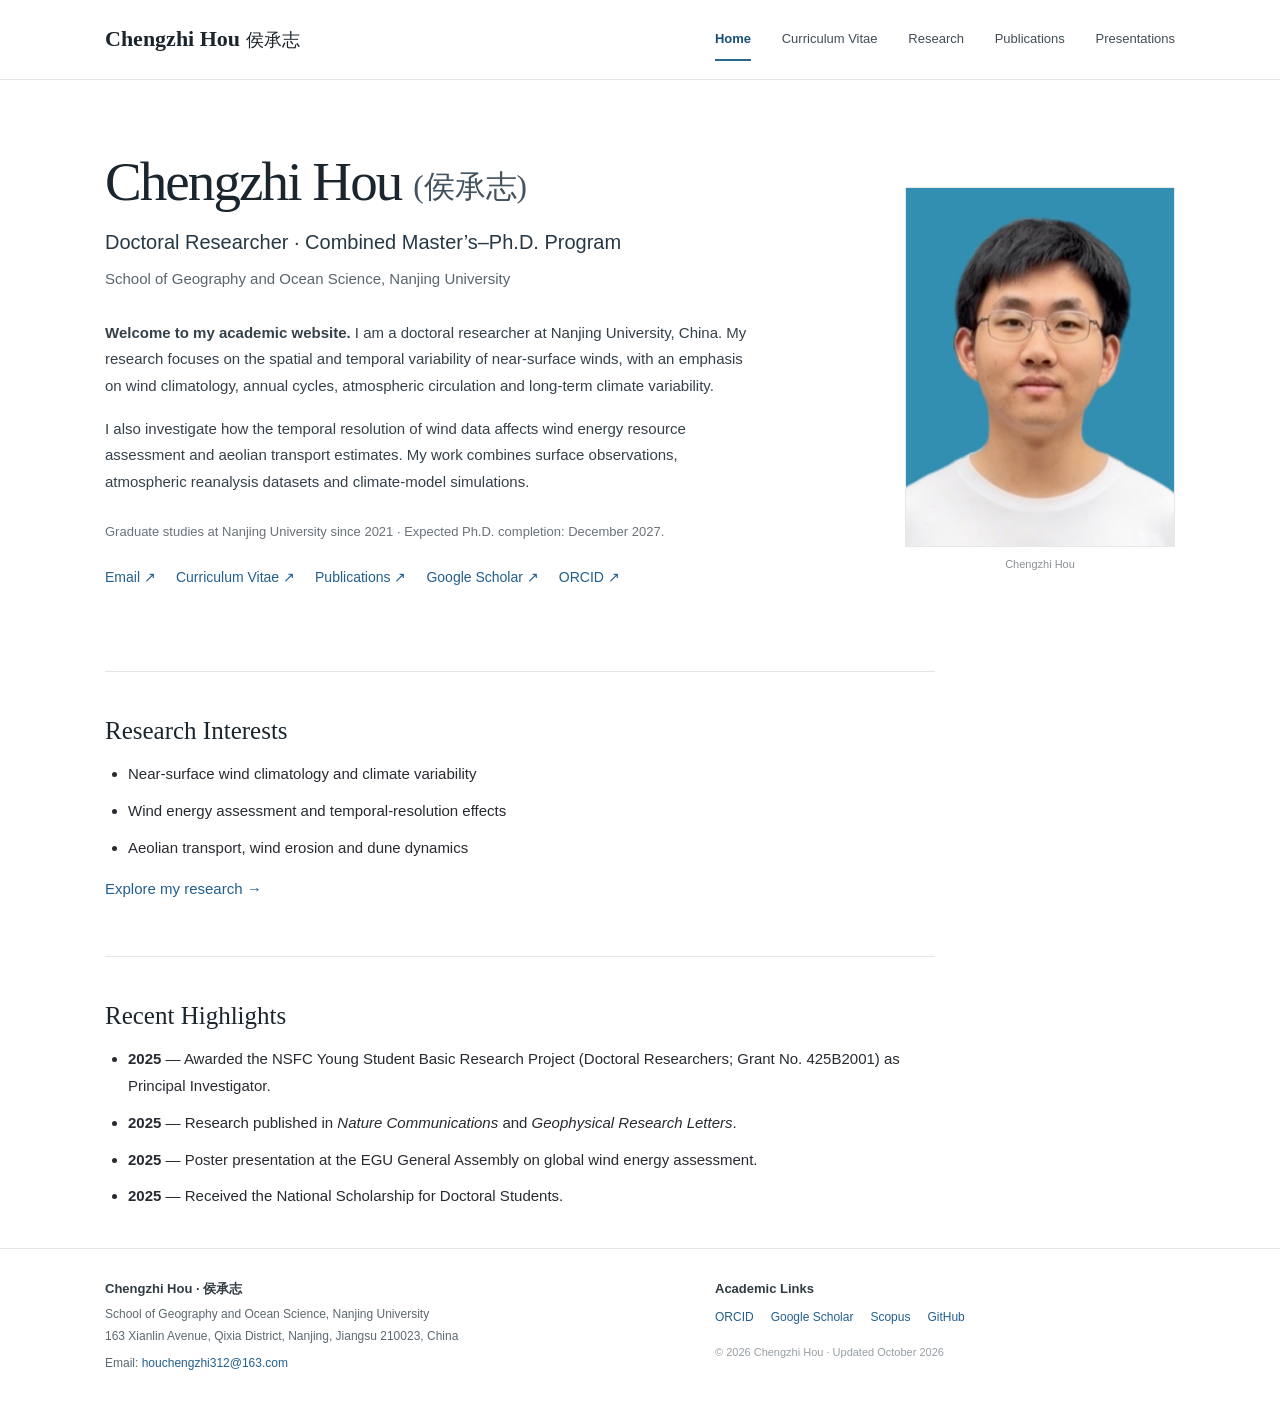
==== commit f855445a: "Use 163.com email for academic website contact" ====
--- a/index.html
+++ b/index.html
@@ -1,16 +1,27 @@
 <!DOCTYPE html>
 <html lang="en">
 <head>
-<meta charset="utf-8"><meta name="viewport" content="width=device-width, initial-scale=1">
+<meta charset="utf-8">
+<meta name="viewport" content="width=device-width, initial-scale=1">
 <meta name="theme-color" content="#ffffff">
 <meta name="author" content="Chengzhi Hou">
-<meta name="description" content="Academic website of Chengzhi Hou (侯承志), a doctoral researcher at Nanjing University studying wind climatology, wind energy and aeolian processes.">
-<meta property="og:title" content="Home | Chengzhi Hou">
-<meta property="og:description" content="Academic website of Chengzhi Hou (侯承志), a doctoral researcher at Nanjing University studying wind climatology, wind energy and aeolian processes.">
-<meta property="og:type" content="website">
-<title>Home | Chengzhi Hou · 侯承志</title>
+<meta name="robots" content="index, follow, max-image-preview:large">
+<meta name="description" content="Official academic homepage of Chengzhi Hou (侯承志), doctoral researcher at Nanjing University. Research in near-surface wind climatology, climate variability, wind energy and aeolian processes.">
+<link rel="canonical" href="https://chengzhihou.github.io/">
+<meta property="og:site_name" content="Chengzhi Hou | Nanjing University">
+<meta property="og:type" content="profile">
+<meta property="og:title" content="Chengzhi Hou (侯承志) | Nanjing University | Wind Climatology">
+<meta property="og:description" content="Official academic homepage of Chengzhi Hou (侯承志), doctoral researcher at Nanjing University. Research in near-surface wind climatology, climate variability, wind energy and aeolian processes.">
+<meta property="og:url" content="https://chengzhihou.github.io/">
+<meta property="og:image" content="https://chengzhihou.github.io/assets/chengzhi-hou.jpg">
+<meta property="og:image:alt" content="Chengzhi Hou, doctoral researcher at Nanjing University">
+<meta name="twitter:card" content="summary_large_image">
+<meta name="twitter:title" content="Chengzhi Hou (侯承志) | Nanjing University | Wind Climatology">
+<meta name="twitter:description" content="Official academic homepage of Chengzhi Hou (侯承志), doctoral researcher at Nanjing University. Research in near-surface wind climatology, climate variability, wind energy and aeolian processes.">
+<title>Chengzhi Hou (侯承志) | Nanjing University | Wind Climatology</title>
 <link rel="icon" type="image/svg+xml" href="./assets/favicon.svg">
 <link rel="stylesheet" href="./assets/styles.css">
+<script type="application/ld+json">{"@context":"https://schema.org","@graph":[{"@type":"Person","@id":"https://chengzhihou.github.io/#chengzhi-hou","name":"Chengzhi Hou","givenName":"Chengzhi","familyName":"Hou","alternateName":"侯承志","url":"https://chengzhihou.github.io/","image":"https://chengzhihou.github.io/assets/chengzhi-hou.jpg","jobTitle":"Doctoral Researcher","affiliation":{"@type":"CollegeOrUniversity","name":"Nanjing University","url":"https://www.nju.edu.cn/"},"sameAs":["https://orcid.org/0000-0002-6966-904X","https://scholar.google.com/citations?user=AGvn68sAAAAJ","https://www.scopus.com/authid/detail.uri?authorId=57992245100"],"knowsAbout":["near-surface wind climatology","climate variability","wind energy assessment","aeolian transport","ERA5 atmospheric reanalysis"]},{"@type":"WebSite","@id":"https://chengzhihou.github.io/#website","name":"Chengzhi Hou Academic Website","url":"https://chengzhihou.github.io/","inLanguage":"en","about":{"@id":"https://chengzhihou.github.io/#chengzhi-hou"}}]}</script>
 </head>
 <body>
 <a class="skip" href="#main">Skip to main content</a>
@@ -29,7 +40,7 @@
       <p class="intro"><span class="lead">Welcome to my academic website.</span> I am a doctoral researcher at Nanjing University, China. My research focuses on the spatial and temporal variability of near-surface winds, with an emphasis on wind climatology, annual cycles, atmospheric circulation and long-term climate variability.</p>
       <p class="intro">I also investigate how the temporal resolution of wind data affects wind energy resource assessment and aeolian transport estimates. My work combines surface observations, atmospheric reanalysis datasets and climate-model simulations.</p>
       <p class="hero-note">Graduate studies at Nanjing University since 2021 · Expected Ph.D. completion: December 2027.</p>
-      <div class="link-row"><a href="mailto:chengzhihou@smail.nju.edu.cn">Email ↗</a><a href="./curriculum-vitae/">Curriculum Vitae ↗</a><a href="./publications/">Publications ↗</a><a href="https://scholar.google.com/citations?user=AGvn68sAAAAJ" target="_blank" rel="noopener noreferrer">Google Scholar ↗</a><a href="https://orcid.org/0000-0002-6966-904X" target="_blank" rel="noopener noreferrer">ORCID ↗</a></div>
+      <div class="link-row"><a href="mailto:houchengzhi312@163.com">Email ↗</a><a href="./curriculum-vitae/">Curriculum Vitae ↗</a><a href="./publications/">Publications ↗</a><a href="https://scholar.google.com/citations?user=AGvn68sAAAAJ" target="_blank" rel="noopener noreferrer">Google Scholar ↗</a><a href="https://orcid.org/0000-0002-6966-904X" target="_blank" rel="noopener noreferrer">ORCID ↗</a></div>
     </div>
     <figure class="portrait-wrap"><img class="portrait" src="./assets/chengzhi-hou.jpg" alt="Portrait provided by Chengzhi Hou" width="480" height="640"><figcaption class="portrait-caption">Chengzhi Hou</figcaption></figure>
   </div></section>
@@ -45,7 +56,7 @@
 </div>
 </main>
 <footer class="footer"><div class="container footer-inner">
-  <div><strong>Chengzhi Hou · 侯承志</strong><p>School of Geography and Ocean Science, Nanjing University<br>163 Xianlin Avenue, Qixia District, Nanjing, Jiangsu 210023, China</p><p>Institutional email: <a href="mailto:chengzhihou@smail.nju.edu.cn">chengzhihou@smail.nju.edu.cn</a><br>Other email: <a href="mailto:houchengzhi312@163.com">houchengzhi312@163.com</a></p></div>
+  <div><strong>Chengzhi Hou · 侯承志</strong><p>School of Geography and Ocean Science, Nanjing University<br>163 Xianlin Avenue, Qixia District, Nanjing, Jiangsu 210023, China</p><p>Email: <a href="mailto:houchengzhi312@163.com">houchengzhi312@163.com</a></p></div>
   <div><strong>Academic Links</strong><div class="foot-links"><a href="https://orcid.org/0000-0002-6966-904X" target="_blank" rel="noopener noreferrer">ORCID</a><a href="https://scholar.google.com/citations?user=AGvn68sAAAAJ" target="_blank" rel="noopener noreferrer">Google Scholar</a><a href="https://www.scopus.com/authid/detail.uri?authorId=57992245100" target="_blank" rel="noopener noreferrer">Scopus</a><a href="https://github.com/Houcz727" target="_blank" rel="noopener noreferrer">GitHub</a></div><p class="last">© 2026 Chengzhi Hou · Updated October 2026</p></div>
 </div></footer>
 </body></html>
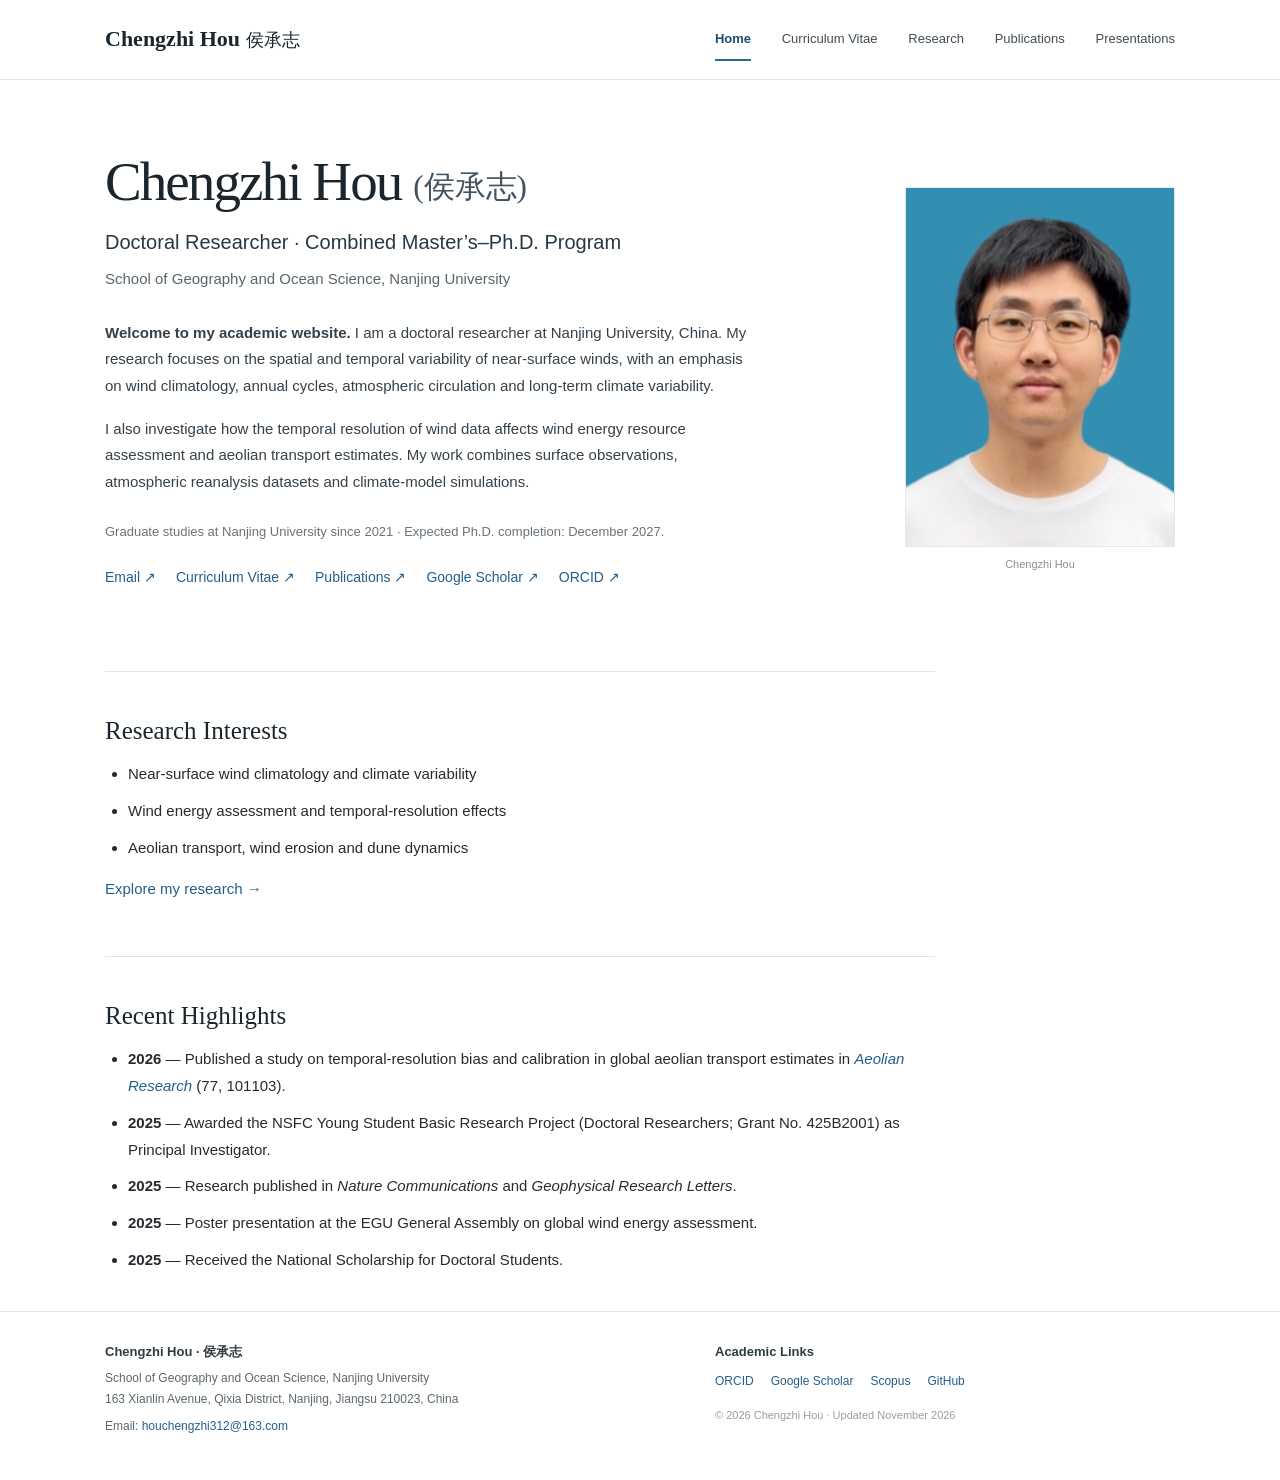
==== commit 6ed1a3d1: "Publish 2026 Aeolian Research paper across academic website" ====
--- a/index.html
+++ b/index.html
@@ -51,12 +51,12 @@
   </section>
   <div class="separator"></div>
   <section class="home-section"><h2 class="section-title">Recent Highlights</h2>
-    <ul class="small-list"><li><strong>2025</strong> — Awarded the NSFC Young Student Basic Research Project (Doctoral Researchers; Grant No. 425B2001) as Principal Investigator.</li><li><strong>2025</strong> — Research published in <em>Nature Communications</em> and <em>Geophysical Research Letters</em>.</li><li><strong>2025</strong> — Poster presentation at the EGU General Assembly on global wind energy assessment.</li><li><strong>2025</strong> — Received the National Scholarship for Doctoral Students.</li></ul>
+    <ul class="small-list"><li><strong>2026</strong> — Published a study on temporal-resolution bias and calibration in global aeolian transport estimates in <em><a href="https://doi.org/10.1016/j.aeolia.2026.101103" target="_blank" rel="noopener noreferrer">Aeolian Research</a></em> (77, 101103).</li><li><strong>2025</strong> — Awarded the NSFC Young Student Basic Research Project (Doctoral Researchers; Grant No. 425B2001) as Principal Investigator.</li><li><strong>2025</strong> — Research published in <em>Nature Communications</em> and <em>Geophysical Research Letters</em>.</li><li><strong>2025</strong> — Poster presentation at the EGU General Assembly on global wind energy assessment.</li><li><strong>2025</strong> — Received the National Scholarship for Doctoral Students.</li></ul>
   </section>
 </div>
 </main>
 <footer class="footer"><div class="container footer-inner">
   <div><strong>Chengzhi Hou · 侯承志</strong><p>School of Geography and Ocean Science, Nanjing University<br>163 Xianlin Avenue, Qixia District, Nanjing, Jiangsu 210023, China</p><p>Email: <a href="mailto:houchengzhi312@163.com">houchengzhi312@163.com</a></p></div>
-  <div><strong>Academic Links</strong><div class="foot-links"><a href="https://orcid.org/0000-0002-6966-904X" target="_blank" rel="noopener noreferrer">ORCID</a><a href="https://scholar.google.com/citations?user=AGvn68sAAAAJ" target="_blank" rel="noopener noreferrer">Google Scholar</a><a href="https://www.scopus.com/authid/detail.uri?authorId=57992245100" target="_blank" rel="noopener noreferrer">Scopus</a><a href="https://github.com/Houcz727" target="_blank" rel="noopener noreferrer">GitHub</a></div><p class="last">© 2026 Chengzhi Hou · Updated October 2026</p></div>
+  <div><strong>Academic Links</strong><div class="foot-links"><a href="https://orcid.org/0000-0002-6966-904X" target="_blank" rel="noopener noreferrer">ORCID</a><a href="https://scholar.google.com/citations?user=AGvn68sAAAAJ" target="_blank" rel="noopener noreferrer">Google Scholar</a><a href="https://www.scopus.com/authid/detail.uri?authorId=57992245100" target="_blank" rel="noopener noreferrer">Scopus</a><a href="https://github.com/chengzhihou" target="_blank" rel="noopener noreferrer">GitHub</a></div><p class="last">© 2026 Chengzhi Hou · Updated November 2026</p></div>
 </div></footer>
 </body></html>
